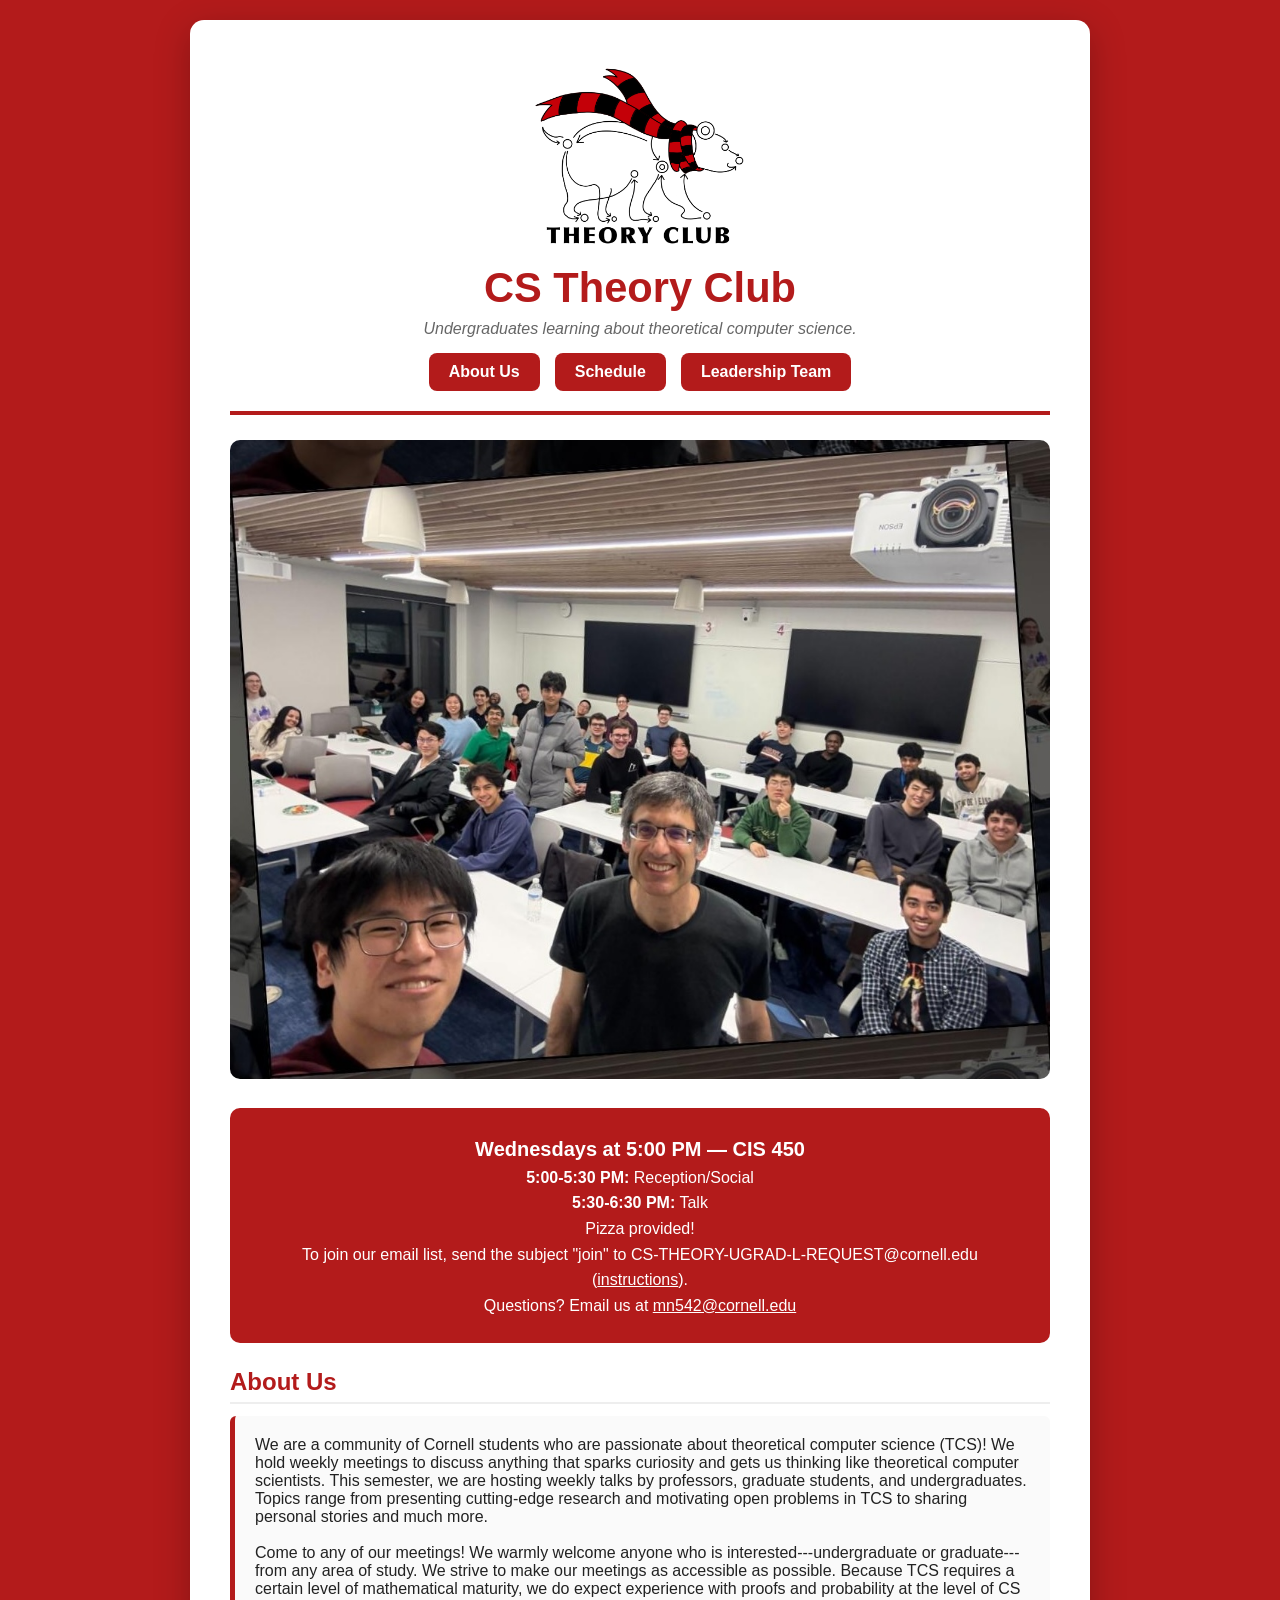
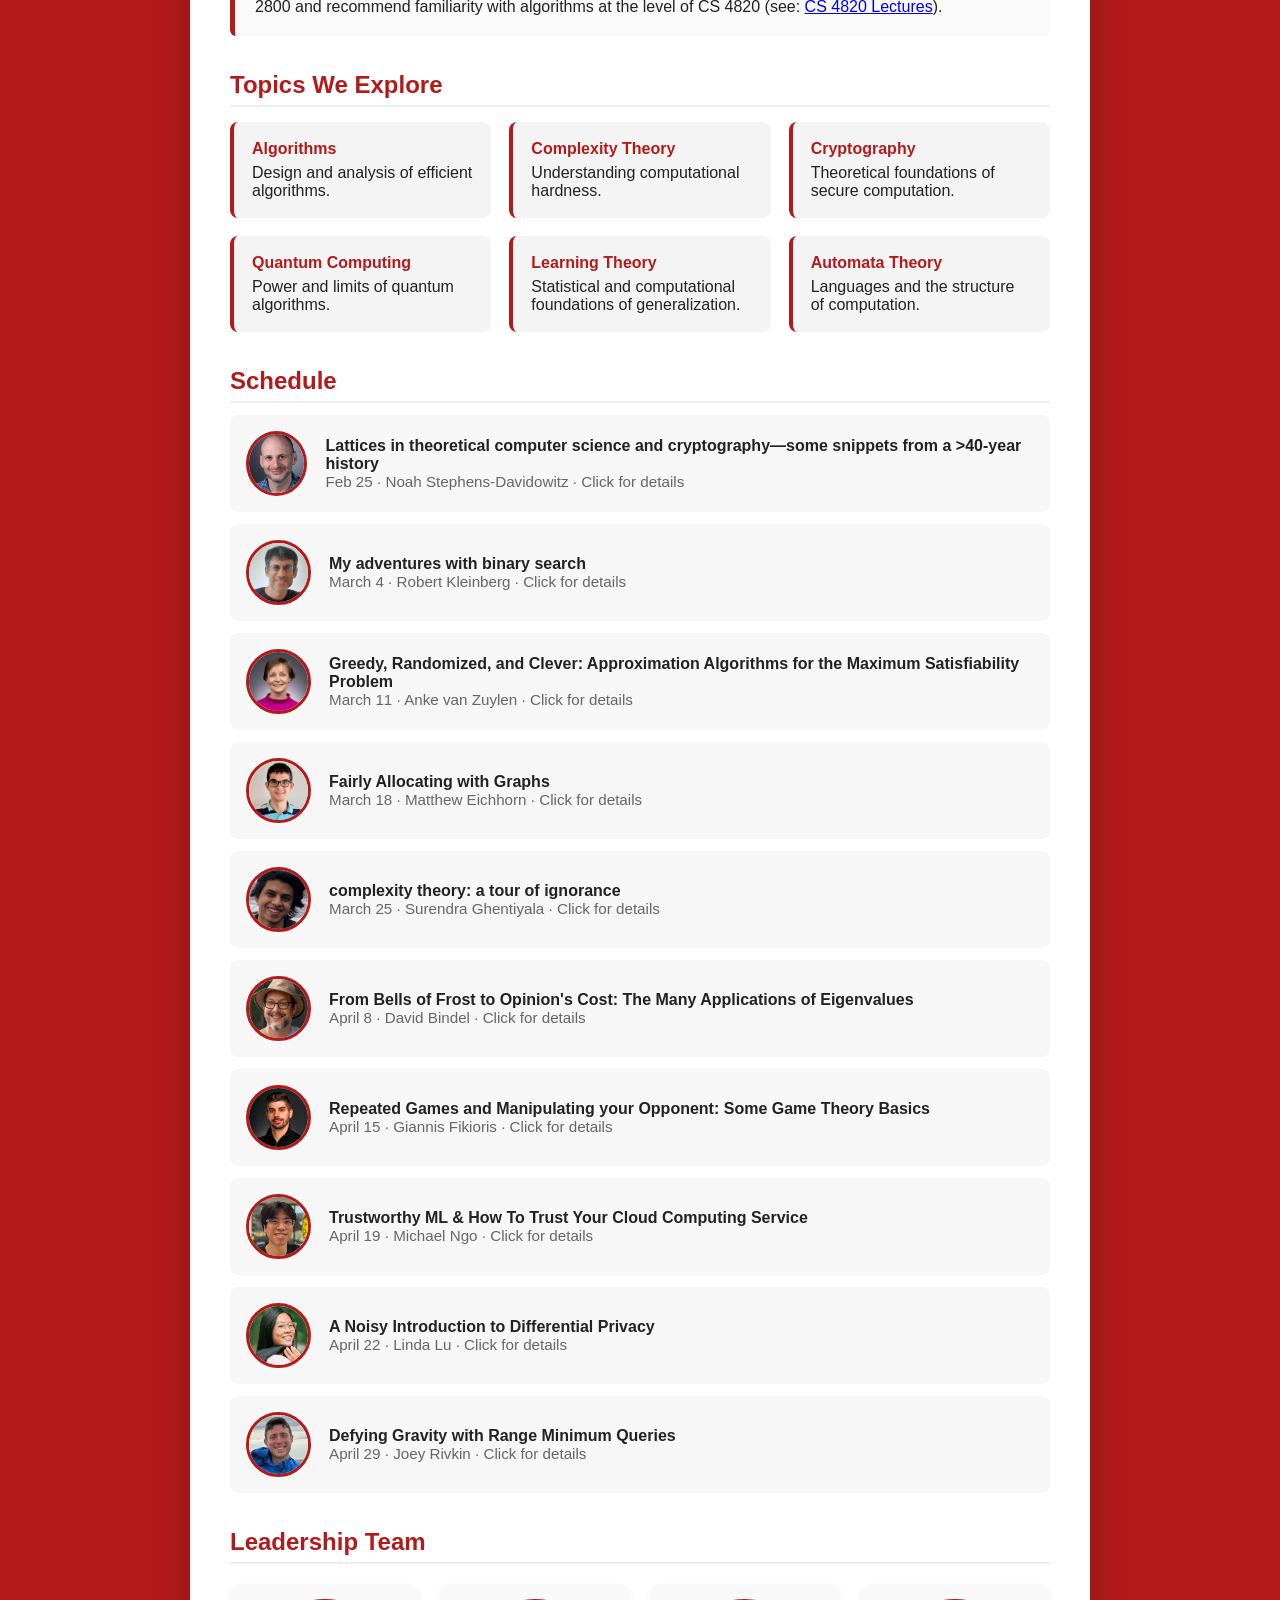
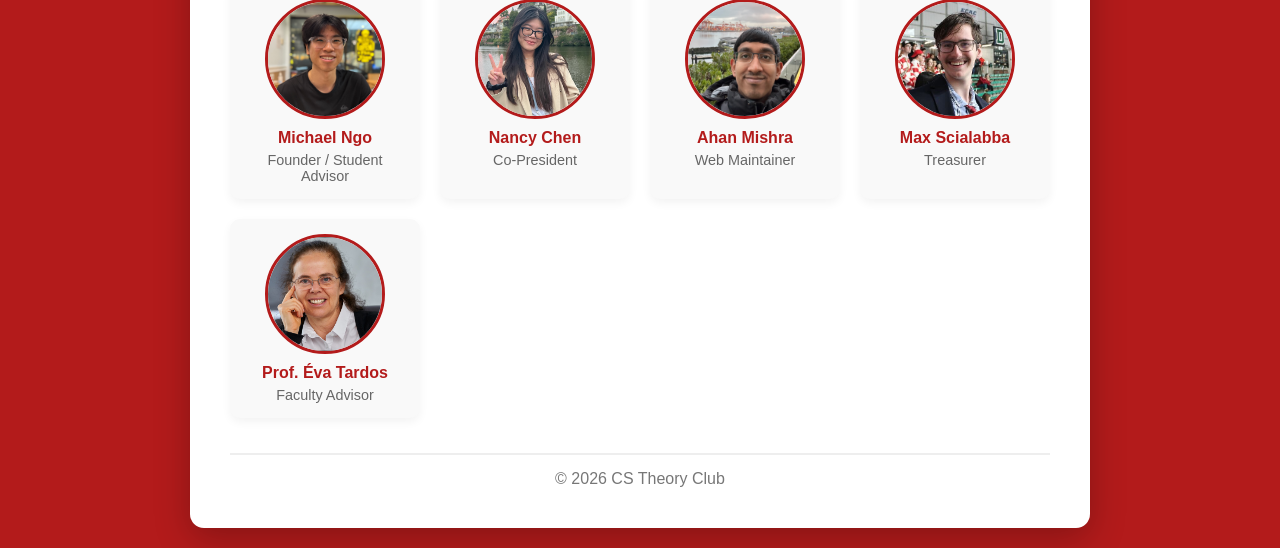
==== index.html @ b7fdf78a "Add leadership team" ====
<!doctype html>
<html lang="en">
    <head>
        <meta charset="UTF-8" />
        <meta name="viewport" content="width=device-width, initial-scale=1.0" />
        <title>CS Theory Club</title>
        <link rel="icon" href="/favicon.ico" type="image/x-icon">

        <style>
            * {
                margin: 0;
                padding: 0;
                box-sizing: border-box;
            }

            body {
                font-family: "Segoe UI", Tahoma, Geneva, Verdana, sans-serif;
                background: #b31b1b;
                color: #222;
                padding: 20px;
            }

            .container {
                max-width: 900px;
                margin: 0 auto;
                background: white;
                padding: 40px;
                border-radius: 14px;
                box-shadow: 0 10px 35px rgba(0, 0, 0, 0.25);
            }

            header {
                text-align: center;
                border-bottom: 4px solid #b31b1b;
                padding-bottom: 20px;
                margin-bottom: 25px;
            }

            h1 {
                font-size: 2.6em;
                color: #b31b1b;
            }

            .tagline {
                color: #666;
                font-style: italic;
                margin-top: 8px;
            }

            .club-photo {
                margin: 25px 0;
                text-align: center;
            }

            .club-photo img {
                max-width: 100%;
                border-radius: 10px;
            }

            .meeting-info {
                background: #b31b1b;
                color: white;
                padding: 25px;
                border-radius: 10px;
                text-align: center;
                margin: 25px 0;
                line-height: 1.6;
            }

            .section {
                margin-bottom: 35px;
            }

            .section h2 {
                color: #b31b1b;
                margin-bottom: 12px;
                border-bottom: 2px solid #eee;
                padding-bottom: 6px;
            }

            .about {
                background: #fafafa;
                padding: 20px;
                border-left: 5px solid #b31b1b;
                border-radius: 6px;
            }

            .topics {
                display: grid;
                grid-template-columns: repeat(auto-fit, minmax(240px, 1fr));
                gap: 18px;
                margin-top: 15px;
            }

            .topic-card {
                background: #f4f4f4;
                padding: 18px;
                border-radius: 8px;
                border-left: 4px solid #b31b1b;
            }

            .topic-card h4 {
                color: #b31b1b;
                margin-bottom: 6px;
            }

            .talk {
                display: flex;
                gap: 18px;
                padding: 16px;
                margin-bottom: 12px;
                background: #f7f7f7;
                border-radius: 8px;
                align-items: center;
                cursor: pointer;
                transition:
                    transform 0.1s ease,
                    box-shadow 0.1s ease;
            }

            .talk:hover {
                transform: translateY(-2px);
                box-shadow: 0 6px 14px rgba(0, 0, 0, 0.15);
            }

            .talk img {
                width: 65px;
                height: 65px;
                border-radius: 50%;
                object-fit: cover;
                border: 3px solid #b31b1b;
            }

            .talk-title {
                font-weight: 600;
            }
            .talk-meta {
                color: #666;
                font-size: 0.95em;
            }

            footer {
                text-align: center;
                margin-top: 35px;
                padding-top: 15px;
                border-top: 2px solid #eee;
                color: #777;
            }

            .modal {
                display: none;
                position: fixed;
                z-index: 1000;
                left: 0;
                top: 0;
                width: 100%;
                height: 100%;
                background: rgba(0, 0, 0, 0.6);
            }

            .modal-content {
                background: white;
                width: min(700px, 90%);
                margin: 8% auto;
                padding: 30px;
                border-radius: 12px;
                position: relative;
                box-shadow: 0 15px 40px rgba(0, 0, 0, 0.3);
                max-height: 80vh;
                overflow-y: auto;
            }

            .modal-content h3 {
                margin-top: 18px;
                color: #b31b1b;
                margin-bottom: 8px;
            }

            #modal-bio, #modal-abstract {
                white-space: pre-wrap;
                line-height: 1.6;
            }

            .close {
                position: absolute;
                right: 18px;
                top: 10px;
                font-size: 26px;
                cursor: pointer;
                color: #888;
            }

            .close:hover {
                color: #b31b1b;
            }

            @media (max-width: 700px) {
                .talk {
                    flex-direction: column;
                    text-align: center;
                }
            }

            .title {
                display: flex;
                align-items: center;
                justify-content: center;
                flex-wrap: wrap;
                text-align: center;
                gap: 10px;
            }

            .logo {
                height: 200px;
            }

            @media (max-width: 600px) {
                .title {
                    flex-direction: column;
                }

                .logo {
                    height: 50px;
                }
            }

            .nav-button {
                display: inline-block;
                background: #b31b1b;
                color: white;
                text-decoration: none;
                padding: 10px 20px;
                border-radius: 8px;
                font-weight: 600;
                transition: background 0.2s, transform 0.2s;
            }
            .nav-button:hover {
                background: #8e1515;
                transform: translateY(-2px);
            }
            .nav-container {
                margin-top: 15px;
                display: flex;
                gap: 15px;
                justify-content: center;
                flex-wrap: wrap;
            }
            .leadership-grid {
                display: grid;
                grid-template-columns: repeat(auto-fit, minmax(150px, 1fr));
                gap: 20px;
                margin-top: 20px;
                text-align: center;
            }
            .leadership-member {
                background: #f9f9f9;
                padding: 15px;
                border-radius: 10px;
                box-shadow: 0 4px 10px rgba(0,0,0,0.05);
            }
            .leadership-img-wrapper {
                width: 120px;
                height: 120px;
                border-radius: 50%;
                border: 3px solid #b31b1b;
                margin: 0 auto 10px auto;
                overflow: hidden;
            }
            .leadership-img-wrapper img {
                width: 100%;
                height: 100%;
                object-fit: cover;
                display: block;
            }
            .zoom-nancy {
                transform: scale(1.8);
                transform-origin: center center;
            }
            .zoom-max {
                transform: scale(1.5);
                transform-origin: center center;
            }
            .zoom-ahan {
                transform: scale(1.3);
                transform-origin: center bottom;
            }
            .leadership-member h4 {
                color: #b31b1b;
                margin-bottom: 5px;
            }
            .leadership-member p {
                color: #666;
                font-size: 0.9em;
            }
        </style>
    </head>

    <body>
        <div class="container">
            <header>
                <img src="logo.png" alt="Logo" class="logo">
                <div>
                    <h1><span>CS Theory Club</span></h1>
                    <p class="tagline">
                        Undergraduates learning about theoretical
                        computer science.
                    </p>
                    <div class="nav-container">
                        <a href="#about" class="nav-button">About Us</a>
                        <a href="#schedule" class="nav-button">Schedule</a>
                        <a href="#leadership" class="nav-button">Leadership Team</a>
                    </div>
                </div>
            </header>

            <div class="club-photo">
                <img src="club1.jpg" alt="Club Photo" />
            </div>

            <div class="meeting-info">
                <p style="font-size: 20px">
                    <strong>Wednesdays at 5:00 PM — CIS 450</strong>
                </p>

                <p><strong>5:00-5:30 PM:</strong> Reception/Social</p>
                <p><strong>5:30-6:30 PM:</strong> Talk</p>

                <p>Pizza provided!</p>

                <p style="font-size: 16px">
                    To join our email list, send the subject "join" to CS-THEORY-UGRAD-L-REQUEST@cornell.edu (<a
                        href="https://it.cornell.edu/lyris/join-e-lists-lyris"
                        style="color: white; text-decoration: underline;"
                    >instructions</a>).
                </p>

                <p>
                    Questions? Email us at 
                    <a 
                    href="mailto:mn542@cornell.edu?subject=Inquiry"
                    style="color: white; text-decoration: underline;">mn542@cornell.edu</a>
                </p>
            </div>

            <div class="section" id="about">
                <h2>About Us</h2>
                <div class="about">
                    We are a community of Cornell students who are passionate
                    about theoretical computer science (TCS)! We hold weekly
                    meetings to discuss anything that sparks curiosity and gets
                    us thinking like theoretical computer scientists. This
                    semester, we are hosting weekly talks by professors,
                    graduate students, and undergraduates. Topics range from
                    presenting cutting-edge research and motivating open
                    problems in TCS to sharing personal stories and much more.
                    <br /><br />
                    Come to any of our meetings! We warmly welcome anyone who is
                    interested---undergraduate or graduate---from any area of
                    study. We strive to make our meetings as accessible as
                    possible. Because TCS requires a certain level of
                    mathematical maturity, we do expect experience with proofs and
                    probability at the level of CS 2800 and recommend
                    familiarity with algorithms at the level of CS 4820 (see:
                    <a
                        href="https://www.cs.cornell.edu/courses/cs4820/2025sp/lectures/"
                        >CS 4820 Lectures</a
                    >).
                </div>
            </div>

            <div class="section">
                <h2>Topics We Explore</h2>
                <div class="topics">
                    <div class="topic-card">
                        <h4>Algorithms</h4>
                        <p>Design and analysis of efficient algorithms.</p>
                    </div>
                    <div class="topic-card">
                        <h4>Complexity Theory</h4>
                        <p>Understanding computational hardness.</p>
                    </div>
                    <div class="topic-card">
                        <h4>Cryptography</h4>
                        <p>Theoretical foundations of secure computation.</p>
                    </div>
                    <div class="topic-card">
                        <h4>Quantum Computing</h4>
                        <p>Power and limits of quantum algorithms.</p>
                    </div>
                    <div class="topic-card">
                        <h4>Learning Theory</h4>
                        <p>Statistical and computational foundations of generalization.</p>
                    </div>
                    <div class="topic-card">
                        <h4>Automata Theory</h4>
                        <p>Languages and the structure of computation.</p>
                    </div>
                </div>
            </div>

            <div class="section" id="schedule">
                <h2>Schedule</h2>

                <div
                    class="talk"
                    data-name="Noah Stephens-Davidowitz"
                    data-bio="Noah Stephens-Davidowitz is an assistant professor in the Department of Computer Science, and a member of the applied math field and the mathematics field. His research to date has focused primarily on the study of lattices. He is also interested more broadly in theoretical computer science, cryptography, and geometry."
                    data-abstract="We will try to tell some of the story of lattices in theoretical computer science and cryptography.

We start with (1) the celebrated LLL algorithm from 1982—an incredibly useful algorithm that solves a seemingly not-so-useful problem—and the central role that lattices played in breaking many early cryptographic schemes.

We will then move to (2) Ajtai's amazing worst-case to average-case reduction from 1996, showing how to build secure secret-key cryptography under the assumption that a certain *worst-case* *approximate* lattice problem is hard. We will then see how around the same time, (3) Ajtai proved that the exact version of this problem was NP-hard (resolving a decades-old open question), which was followed by a series of NP-hardness of approximation results with progressively larger approximation factors. Together, these results led to speculation and hope that lattice techniques might lead us to one of the holy grails of cryptography: proof that cryptography exists under the minimal assumption that BPP =/= NP---all one had to do was show NP-hardness for an approximation factor large enough to be compatible with Ajtai's worst-case to average-case reduction!

This hope was basically quashed by (4) Goldreich and Goldwasser's simple and elegant 1998 proof system for approximate lattice problems, suggesting that NP-hardness was unlikely.  Though this result largely ruled out a very exciting line of research, it also introduced powerful and beautiful tools that have found innumerable applications in lattice cryptography and beyond.

Finally, we will discuss (5) Regev's worst-case to average-case reduction from 2005, showing how to build secure *public-key* cryptography, again under the assumption that a certain worst-case approximate lattice problem is hard. This result led to a revolution in cryptography, with applications ranging from fully homomorphic encryption to the post-quantum cryptographic schemes that will be running the internet shortly.

And, time permitting, I'll say a bit about my own work in this field."
                >
                    <img src="speakers/2-25.jpg" alt="Speaker" />
                    <div>
                        <div class="talk-title">Lattices in theoretical computer science and cryptography—some snippets from a >40-year history</div>
                        <div class="talk-meta">
                            Feb 25 · Noah Stephens-Davidowitz · Click for details
                        </div>
                    </div>
                </div>

                <div
                    class="talk"
                    data-name="Robert Kleinberg"
                    data-bio="Robert Kleinberg is a professor of computer science at Cornell University and a member of the field of information science. His research studies the design and analysis of algorithms and their applications to electronic commerce, networking, information retrieval, and other areas. Prior to receiving his doctorate from the Massachusetts Institute of Technology in 2005, Kleinberg spent three years at Akamai Technologies, where he assisted in designing the world's largest Internet Content Delivery Network. He is the recipient of a Microsoft Research New Faculty Fellowship, an Alfred P. Sloan Foundation Fellowship, and an NSF CAREER Award."
                    data-abstract="Binary search is the most elementary example of an algorithm that achieves an exponential speed-up over brute-force search. For this reason, it is both a textbook example in introductory CS courses and an indispensable ingredient in more sophisticated algorithms. The analysis of binary search captures (with precisely matching upper and lower bounds) the query complexity of locating an element in an ordered list. What more is there to say about binary search? 

In this talk, I'll discuss three tweaks on the binary search problem that, surprisingly, remained unanswered until the twenty-first century. All three examples are drawn from my own research. The first part of the talk revisits binary search with an asymmetric loss function motivated by dynamic pricing. The second part of the talk concerns noisy binary search, where the algorithm must be made robust against incorrect responses to some of its queries."
                >
                    <img src="speakers/3-4.png" alt="Speaker" />
                    <div>
                        <div class="talk-title">My adventures with binary search</div>
                        <div class="talk-meta">March 4 · Robert Kleinberg · Click for details</div>
                    </div>
                </div>

                <div
                    class="talk"
                    data-name="Anke van Zuylen"
                    data-bio="Anke van Zuylen is a teaching professor in the Department of Computer Science. Her research interests are in combinatorial optimization. She designs and analyzes algorithms for optimization problems arising in areas such as: information science, in particular, aggregating inconsistent structured information; network design, scheduling and logistics, and computational biology."
                    data-abstract="The <strong>Maximum Satisfiability (MAX-SAT)</strong> problem is a fundamental problem of theoretical computer science: given a Boolean formula, the goal is to assign truth values to the variables so that as many clauses as possible are satisfied. MAX-SAT is NP-hard, meaning (informally) that we do not expect an efficient algorithm that always finds the optimal assignment. Yet the problem is not hopeless. Because MAX-SAT appears throughout optimization, constraint solving, AI, and verification, understanding how to find <em>good</em> solutions efficiently is both practically valuable and theoretically interesting.

In this talk, we begin by setting up the MAX-SAT problem and discussing what NP-hardness means in this context. We then explore how to design algorithms that run in polynomial time and still guarantee a large (compared to the maximum possible) number of satisfied clauses. Two simple and natural approaches—one <strong>greedy</strong>, one <strong>randomized</strong>—already give simple <strong>1/2-approximation</strong> algorithms, and their analyses introduce the central ideas of <strong>approximation algorithms</strong>.

From there, we turn to what is known about pushing these guarantees further. We will highlight some results from the literature and then take a closer look at a particularly elegant algorithm of <strong>Buchbinder</strong>, <strong>Feldman</strong>, <strong>Naor</strong>, and <strong>Schwartz</strong>, which combines two versions of the simple greedy heuristic with randomization in a clever way. We discuss an analysis of this algorithm due to myself and <strong>Poloczek</strong> and <strong>Williamson</strong>, showing that it satisfies <strong>at least 75% of the optimal number of clauses in expectation</strong>. The talk requires no prior background in complexity theory and aims to give an intuitive introduction to how simple ideas—when combined cleverly—can sometimes lead to strong approximation guarantees."
                >
                    <img src="speakers/3-11.png" alt="Speaker" />
                    <div>
                        <div class="talk-title">Greedy, Randomized, and Clever: Approximation Algorithms for the Maximum Satisfiability Problem</div>
                        <div class="talk-meta">March 11 · Anke van Zuylen · Click for details</div>
                    </div>
                </div>

                <div
                    class="talk"
                    data-name="Matthew Eichhorn"
                    data-bio="Matthew Eichhorn is a lecturer of computer science who leads large undergraduate courses on discrete mathematics and programming. His research focuses on developing tools to inform decisions with societal implications. This ranges from developing algorithms for online team formation, finding ways to fairly distribute goods in settings such as public health and education where the normative allocation criteria are often at odds, and using statistical tools from causal inference to estimate the effectiveness of an intervention that propagates through a social interference network."
                    data-abstract="In many real-world settings, we must decide how to allocate a limited pool of resources. We'd like these allocations to be fair, but misaligned notions of fairness based on different normative criteria can complicate this. For example, during a medical emergency, we'd like a way to simultaneously prioritize resources for essential workers, while also prioritizing individuals with co-morbidities, while also ensuring adequate access for marginalized groups. As another example, colleges have pools of scholarship money to award for academic merit, extracurricular achievements, athletics, demographic characteristics, etc. and must decide how to award this across their students (who may each quality for multiple awards). 

In this talk, we'll see how we can formally model these situations as priority-respecting allocation problems. Once we have this mathematical model, we can consider different algorithmic approaches. By switching off between mathematical (equations), algorithmic (computational procedures), and geometric (pictures)  viewpoints of these problems, we'll develop a complete algorithmic characterization of all satisfactory allocations, exhibiting a bijection between these allocations and maximum-weight matchings under carefully chosen rank-based weights. Time permitting, we'll see how this characterization allows us to think about interesting extensions of this problem."
                >
                    <img src="speakers/3-18.jpg" alt="Speaker" />
                    <div>
                        <div class="talk-title">Fairly Allocating with Graphs</div>
                        <div class="talk-meta">March 18 · Matthew Eichhorn · Click for details</div>
                    </div>
                </div>

                <div
                    class="talk"
                    data-name="Surendra Ghentiyala"
                    data-bio="Surendra Ghentiyala is a fourth-year PhD student in theoretical computer science at Cornell University. He is advised by Noah Stephens-Davidowitz. His research is centered around post-quantum cryptography and the mathematical structures that enable the construction of post-quantum cryptosystems, namely lattices and error-correcting codes."
                    data-abstract="This talk is for a general CS audience on how far we are from proving P ≠ NP. We begin with a brief survey of natural complexity classes and models of computation (e.g., NC¹, L, EXP). We then discuss frontier questions about these classes and why they are weaker than P vs. NP. Finally, we highlight how progress is still made by studying connections between these classes."
                >
                    <img src="speakers/3-25.jpg" alt="Speaker" />
                    <div>
                        <div class="talk-title">complexity theory: a tour of ignorance</div>
                        <div class="talk-meta">March 25 · Surendra Ghentiyala · Click for details</div>
                    </div>
                </div>

                <div
                    class="talk"
                    data-name="David Bindel"
                    data-bio="David S. Bindel is a professor of computer science and director of the Center for Applied Math. He works at the interface of computational science and engineering, and his research mixes mathematical analysis, application modeling, and software design. Active research areas include: optimizing stellarators, verified numerics, kernel methods, parallel surrogate optimization, spectral network analysis, nonlinear eigenvalue bounds, and nonlinear waves in resonant MEMS. Bindel received his Ph.D. in computer science from the University of California, Berkeley and his B.S. in math and computer science from the University of Maryland, College Park. He is a SIAM Fellow and Sloan Fellow."
                    data-abstract="Spectral analysis is one of the power tools in applied mathematics. Beyond being important to the study of vibrations and other dynamic processes, eigenvalue problems are among the few families of nonlinear equations we know how to solve quickly and reliably on a computer. In this talk, we describe three different applications where eigenvalue analysis plays a central role: in the design of magnetic fields for fusion-relevant plasmas, in models of political influence and opinion formation, and in understanding the structure of large networks. In the process, we explore perturbations, approximations, nonlinearities, and the many other ways in which eigenvalue analysis touches on a wide range of mathematical topics."
                >
                    <img src="speakers/4-8.jpg" alt="Speaker" />
                    <div>
                        <div class="talk-title">From Bells of Frost to Opinion's Cost: The Many Applications of Eigenvalues</div>
                        <div class="talk-meta">April 8 · David Bindel · Click for details</div>
                    </div>
                </div>

                <div
                    class="talk"
                    data-name="Giannis Fikioris"
                    data-bio="Giannis Fikioris is a final-year PhD student in the theory group at Cornell University and advised by Éva Tardos. His PhD has been supported by the NDSEG fellowship, the Onassis Scholarship, and the Google PhD fellowship. He is broadly working on Algorithmic Game Theory and Learning Theory problems. His most recent work has been on Mechanism Design and/or Online Learning with dynamic environments and global constraints."
                    data-abstract="In this talk, we'll talk about some basic game theory concepts (Nash Equilibrium, Stackelberg equilibrium) and how they are used in repeated games. Specifically, we'll discuss how one should strategize when playing against a smart (enough) opponent, and we'll move from simpler (maybe even dumb?) solutions to complicated ones. Via this process, we'll discover Nash equilibria and then move on to (the less famous) Stackelberg equilibria. If time permits, we'll also talk a little bit about budget constraints."
                >
                    <img src="speakers/4-15.jpg" alt="Speaker" />
                    <div>
                        <div class="talk-title">Repeated Games and Manipulating your Opponent: Some Game Theory Basics</div>
                        <div class="talk-meta">April 15 · Giannis Fikioris · Click for details</div>
                    </div>
                </div>

                <div
                    class="talk"
                    data-name="Michael Ngo"
                    data-bio="Michael Ngo is a fourth-year undergraduate in Computer Science with research interests lying in the intersection of cryptography, complexity, and learning theory. He is advised by Michael P. Kim. Michael is a co-founder of the CS Theory club, and he is also a peer mentor for the Engineering Leadership Certification Program at the Selander Center for Engineering Leadership."
                    data-abstract="What can we say about the safety of Machine Learning? The goal of Trustworthy Machine Learning is to introduce rigor in defining what safety means, and how to achieve it (or prove impossibility!). First, I will introduce a sampling of important ideas in trustworthy machine learning, regarding privacy, robustness, detectability, alignment, and verifiability. Then, I will present my current research on verifiable delegation of learning which allows verification with provably exponentially less data. Finally, I will touch on how my four year journey as an undergraduate at Cornell informed my research and career choices.

This talk is geared towards a general undergraduate CS audience, although some familiarity with machine learning will be helpful."
                >
                    <img src="speakers/4-19.jpg" alt="Speaker" />
                    <div>
                        <div class="talk-title">Trustworthy ML & How To Trust Your Cloud Computing Service</div>
                        <div class="talk-meta">April 19 · Michael Ngo · Click for details</div>
                    </div>
                </div>

                <div
                    class="talk"
                    data-name="Linda Lu"
                    data-bio="Linda Lu is a third-year PhD student in Computer Science at Cornell University. Linda is advised by Karthik Sridharan. Linda's research interests are in theoretical machine learning, particularly in the design of trustworthy learning algorithms that meet theoretical guarantees of privacy, fairness, and robustness. Linda's research is supported by a 2024-2025 Bowers-CIS Linkedin Fellowship."
                    data-abstract="This talk provides an introduction to differential privacy, the cornerstone of privacy in modern data analysis and machine learning. We begin by presenting the formal definition of differential privacy and the intuition behind it. We then illustrate core mechanisms for achieving privacy, including randomized response and the Laplace mechanism, highlighting how they balance privacy and accuracy. Finally, we explore key implications of differential privacy, particularly its connections to generalization and memorization in learning algorithms. Time permitting, we will explore some recent extensions to differential privacy."
                >
                    <img src="speakers/4-22.jpg" alt="Speaker" />
                    <div>
                        <div class="talk-title">A Noisy Introduction to Differential Privacy</div>
                        <div class="talk-meta">April 22 · Linda Lu · Click for details</div>
                    </div>
                </div>

                <div
                    class="talk"
                    data-name="Joey Rivkin"
                    data-bio="Joey Rivkin is a first-year PhD student in theoretical computer science at Cornell University. He is advised by Michael P. Kim. He is interested in learning theory, complexity, and algorithm design. Recently he has focused on designing prediction algorithms that emit provable downstream benefits for decision makers."
                    data-abstract="The Range Minimum Query problem asks: given an array of integers, how do we answer the query: “What is the minimum element between indices <i>i</i> and <i>j</i>?” For answering a single query, the question is not so interesting: we can't do any better than a linear scan of the array. But what if we need to answer many such queries? Can a bit of preprocessing make each query much faster? We will see some beautiful ideas and data structures for solving this problem, with runtimes that seem to defy <s>intuition</s> <b>gravity</b>."
                >
                    <img src="speakers/4-29.jpg" alt="Speaker" />
                    <div>
                        <div class="talk-title">Defying Gravity with Range Minimum Queries</div>
                        <div class="talk-meta">April 29 · Joey Rivkin · Click for details</div>
                    </div>
                </div>
            </div>

            <div class="section" id="leadership">
                <h2>Leadership Team</h2>
                <div class="leadership-grid">
                    <div class="leadership-member">
                        <div class="leadership-img-wrapper">
                            <img src="leadership/michael.jpg" alt="Michael" />
                        </div>
                        <h4>Michael Ngo</h4>
                        <p>Founder / Student Advisor</p>
                    </div>
                    <div class="leadership-member">
                        <div class="leadership-img-wrapper">
                            <img src="leadership/nancy.JPG" alt="Nancy" class="zoom-nancy" />
                        </div>
                        <h4>Nancy Chen</h4>
                        <p>Co-President</p>
                    </div>
                    <div class="leadership-member">
                        <div class="leadership-img-wrapper">
                            <img src="leadership/ahan.JPG" alt="Ahan" class="zoom-ahan" />
                        </div>
                        <h4>Ahan Mishra</h4>
                        <p>Web Maintainer</p>
                    </div>
                    <div class="leadership-member">
                        <div class="leadership-img-wrapper">
                            <img src="leadership/max.jpg" alt="Max" class="zoom-max" />
                        </div>
                        <h4>Max Scialabba</h4>
                        <p>Treasurer</p>
                    </div>
                    <div class="leadership-member">
                        <div class="leadership-img-wrapper">
                            <img src="leadership/tardos.jpg" alt="Tardos" />
                        </div>
                        <h4>Prof. Éva Tardos</h4>
                        <p>Faculty Advisor</p>
                    </div>
                </div>
            </div>

            <footer>
                <p>&copy; 2026 CS Theory Club</p>
            </footer>
        </div>

        <div id="speaker-modal" class="modal">
            <div class="modal-content">
                <span class="close">&times;</span>
                <h2 id="modal-name"></h2>

                <h3>Biography</h3>
                <p id="modal-bio"></p>

                <h3>Talk Abstract</h3>
                <p id="modal-abstract"></p>
            </div>
        </div>

        <script>
            const modal = document.getElementById("speaker-modal");
            const modalName = document.getElementById("modal-name");
            const modalBio = document.getElementById("modal-bio");
            const modalAbstract = document.getElementById("modal-abstract");
            const closeBtn = document.querySelector(".close");

            document.querySelectorAll(".talk").forEach((talk) => {
                talk.addEventListener("click", () => {
                    modalName.textContent = talk.dataset.name;
                    modalBio.innerHTML = talk.dataset.bio;
                    modalAbstract.innerHTML = talk.dataset.abstract;
                    modal.style.display = "block";
                });
            });

            closeBtn.onclick = () => (modal.style.display = "none");

            window.onclick = (e) => {
                if (e.target === modal) modal.style.display = "none";
            };
        </script>
    </body>
</html>
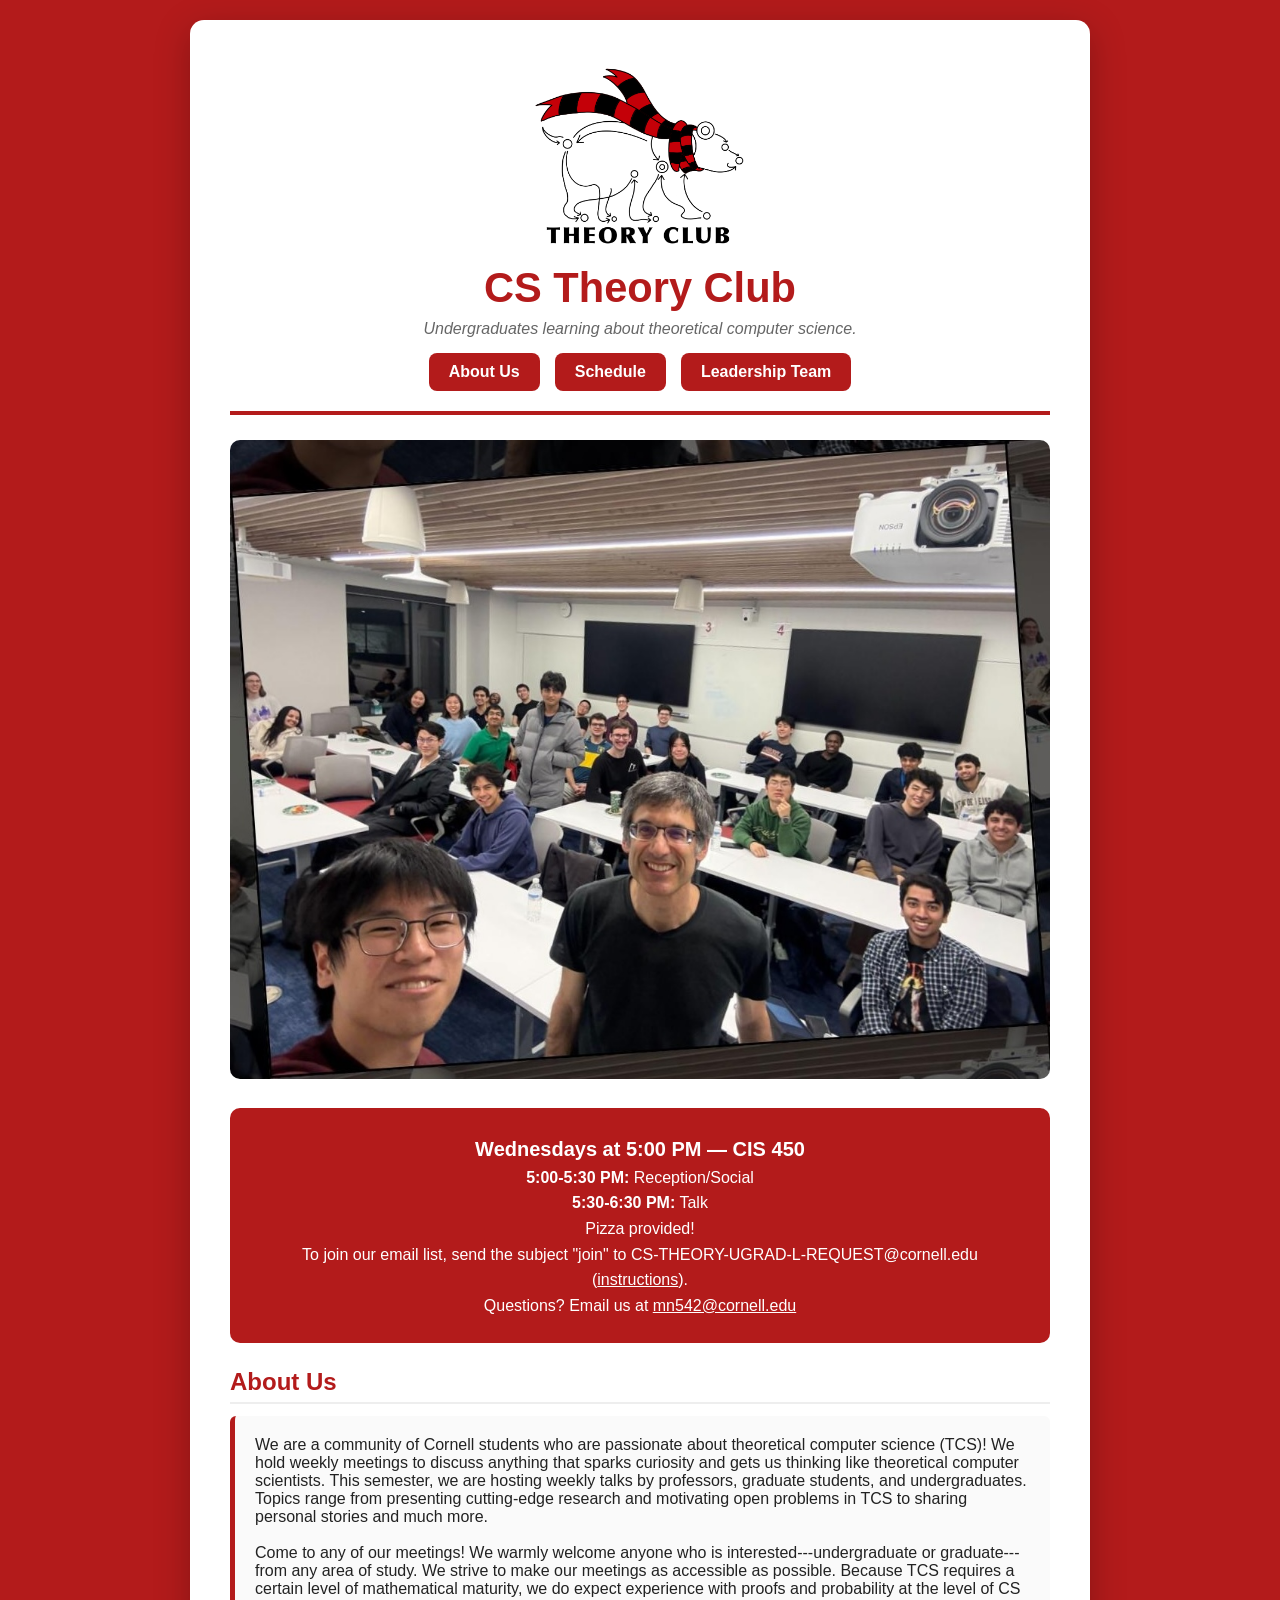
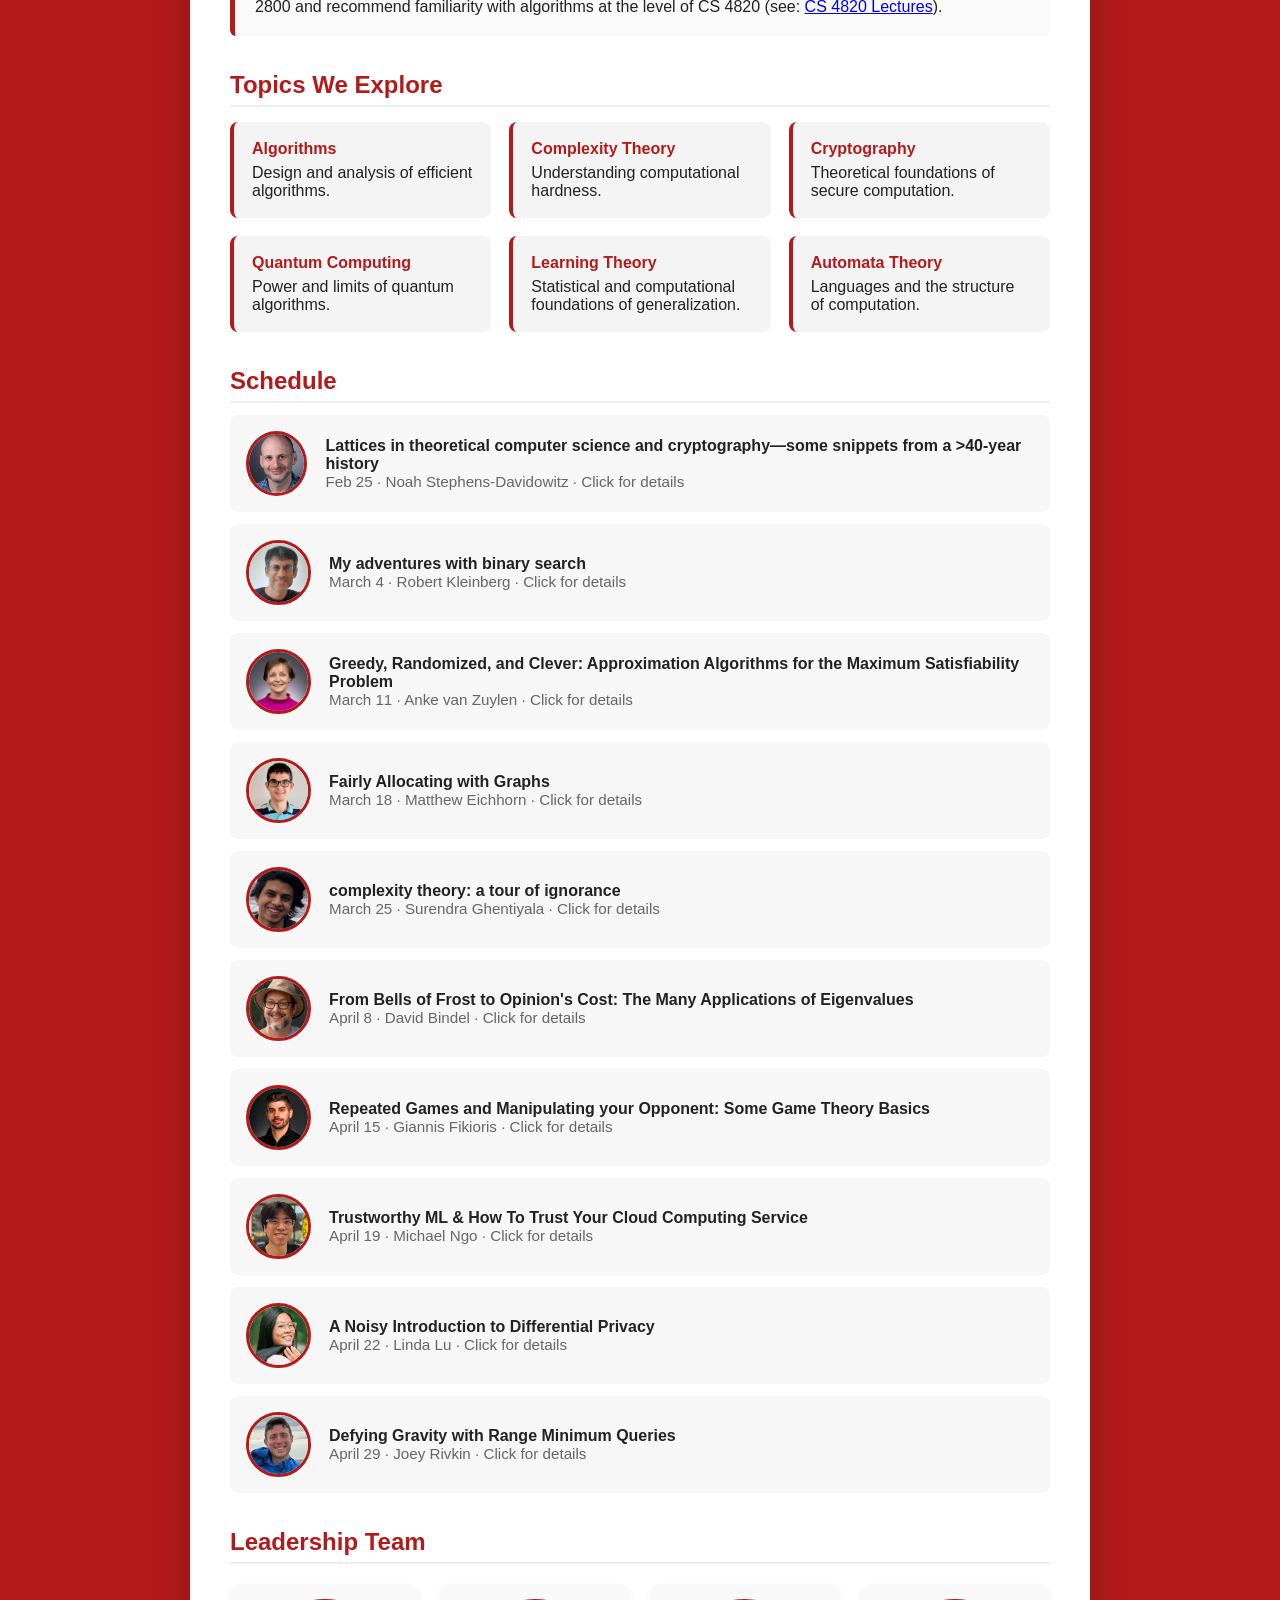
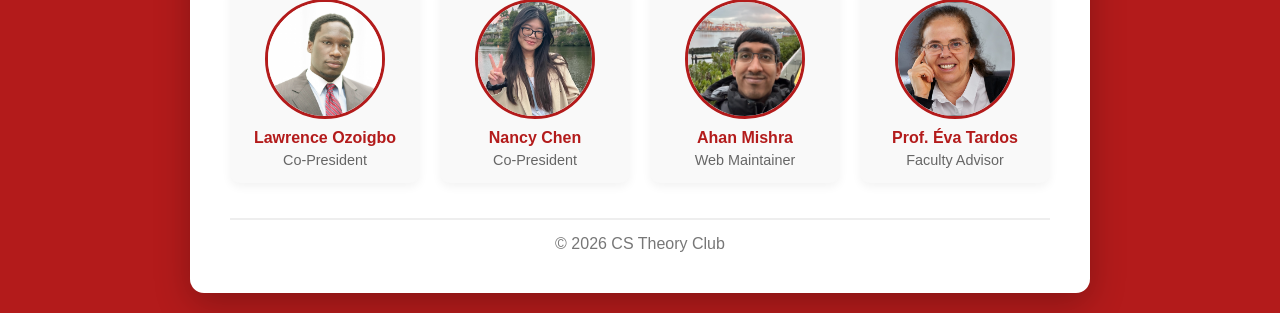
==== commit 4f67a431: "Lawrence" ====
--- a/index.html
+++ b/index.html
@@ -559,10 +559,10 @@
                 <div class="leadership-grid">
                     <div class="leadership-member">
                         <div class="leadership-img-wrapper">
-                            <img src="leadership/michael.jpg" alt="Michael" />
+                            <img src="leadership/lawrence.jpg" alt="Lawrence" />
                         </div>
-                        <h4>Michael Ngo</h4>
-                        <p>Founder / Student Advisor</p>
+                        <h4>Lawrence Ozoigbo</h4>
+                        <p>Co-President</p>
                     </div>
                     <div class="leadership-member">
                         <div class="leadership-img-wrapper">
@@ -577,13 +577,6 @@
                         </div>
                         <h4>Ahan Mishra</h4>
                         <p>Web Maintainer</p>
-                    </div>
-                    <div class="leadership-member">
-                        <div class="leadership-img-wrapper">
-                            <img src="leadership/max.jpg" alt="Max" class="zoom-max" />
-                        </div>
-                        <h4>Max Scialabba</h4>
-                        <p>Treasurer</p>
                     </div>
                     <div class="leadership-member">
                         <div class="leadership-img-wrapper">
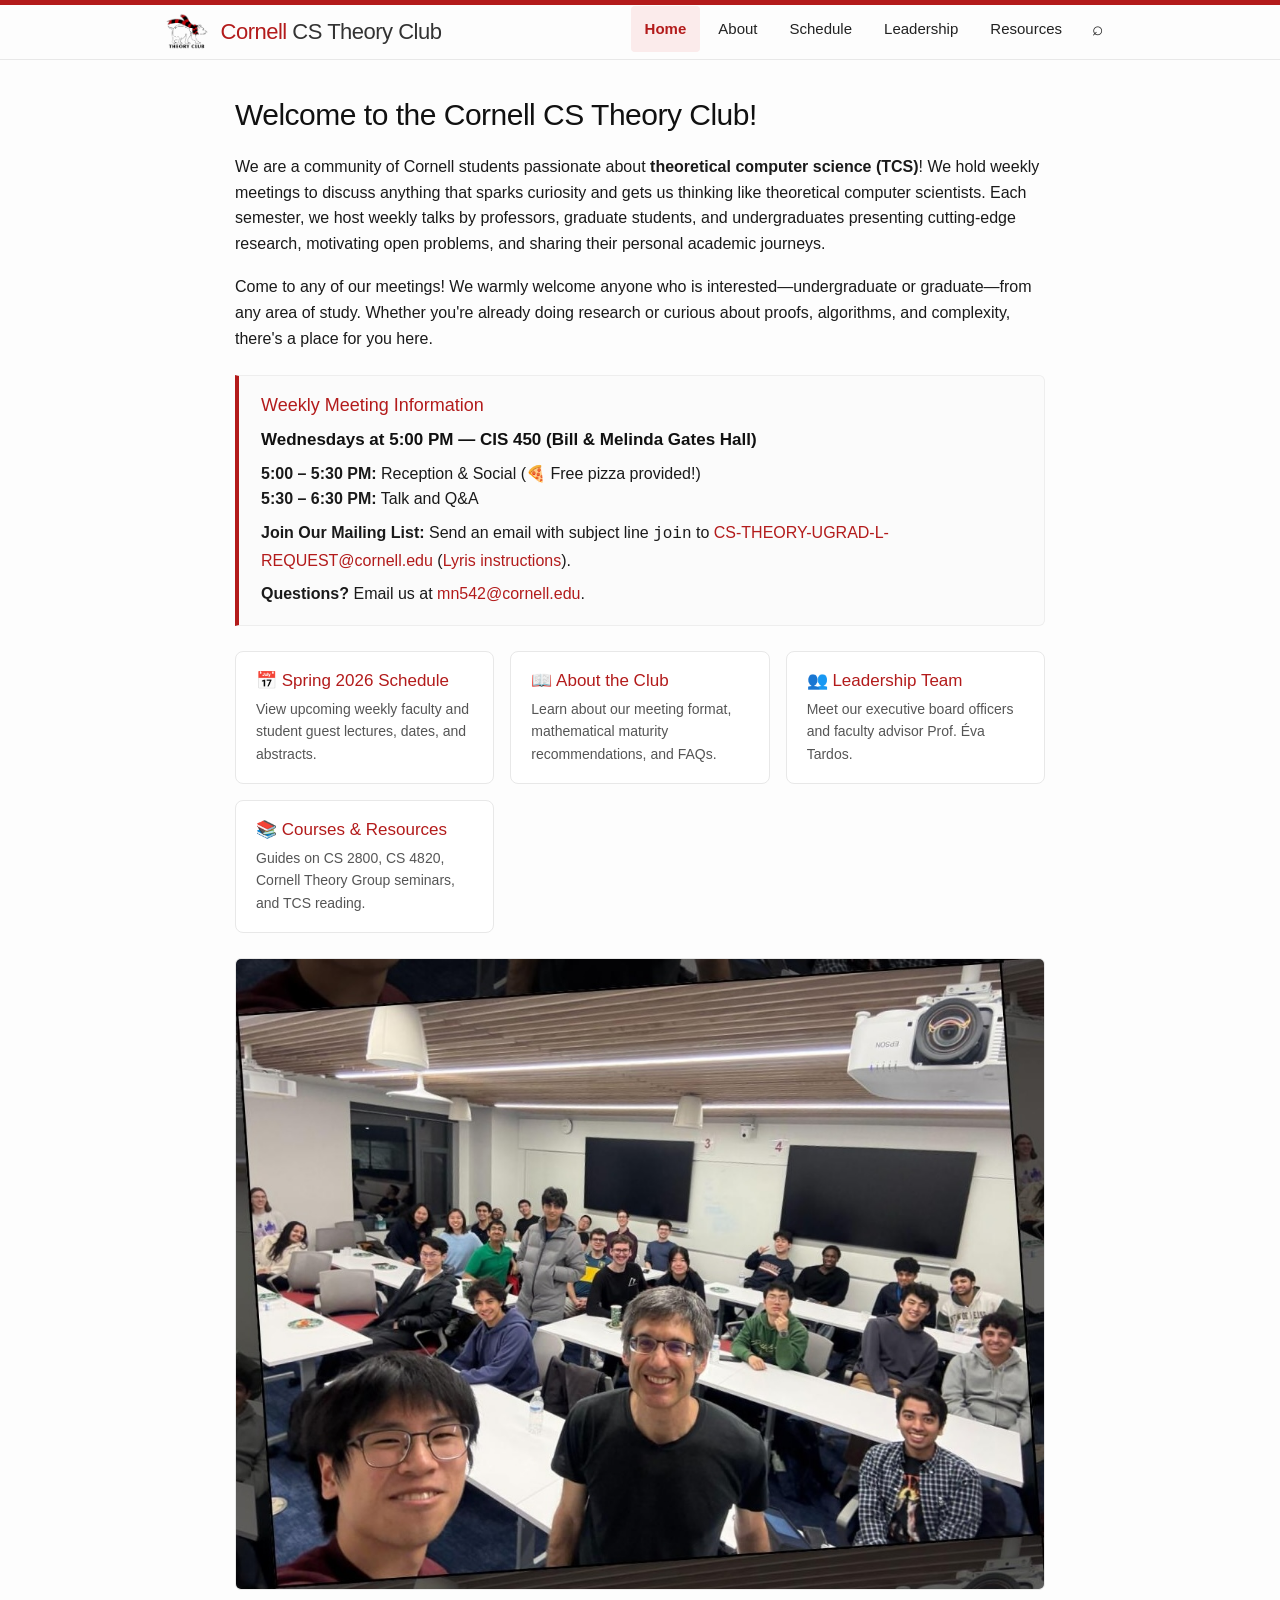
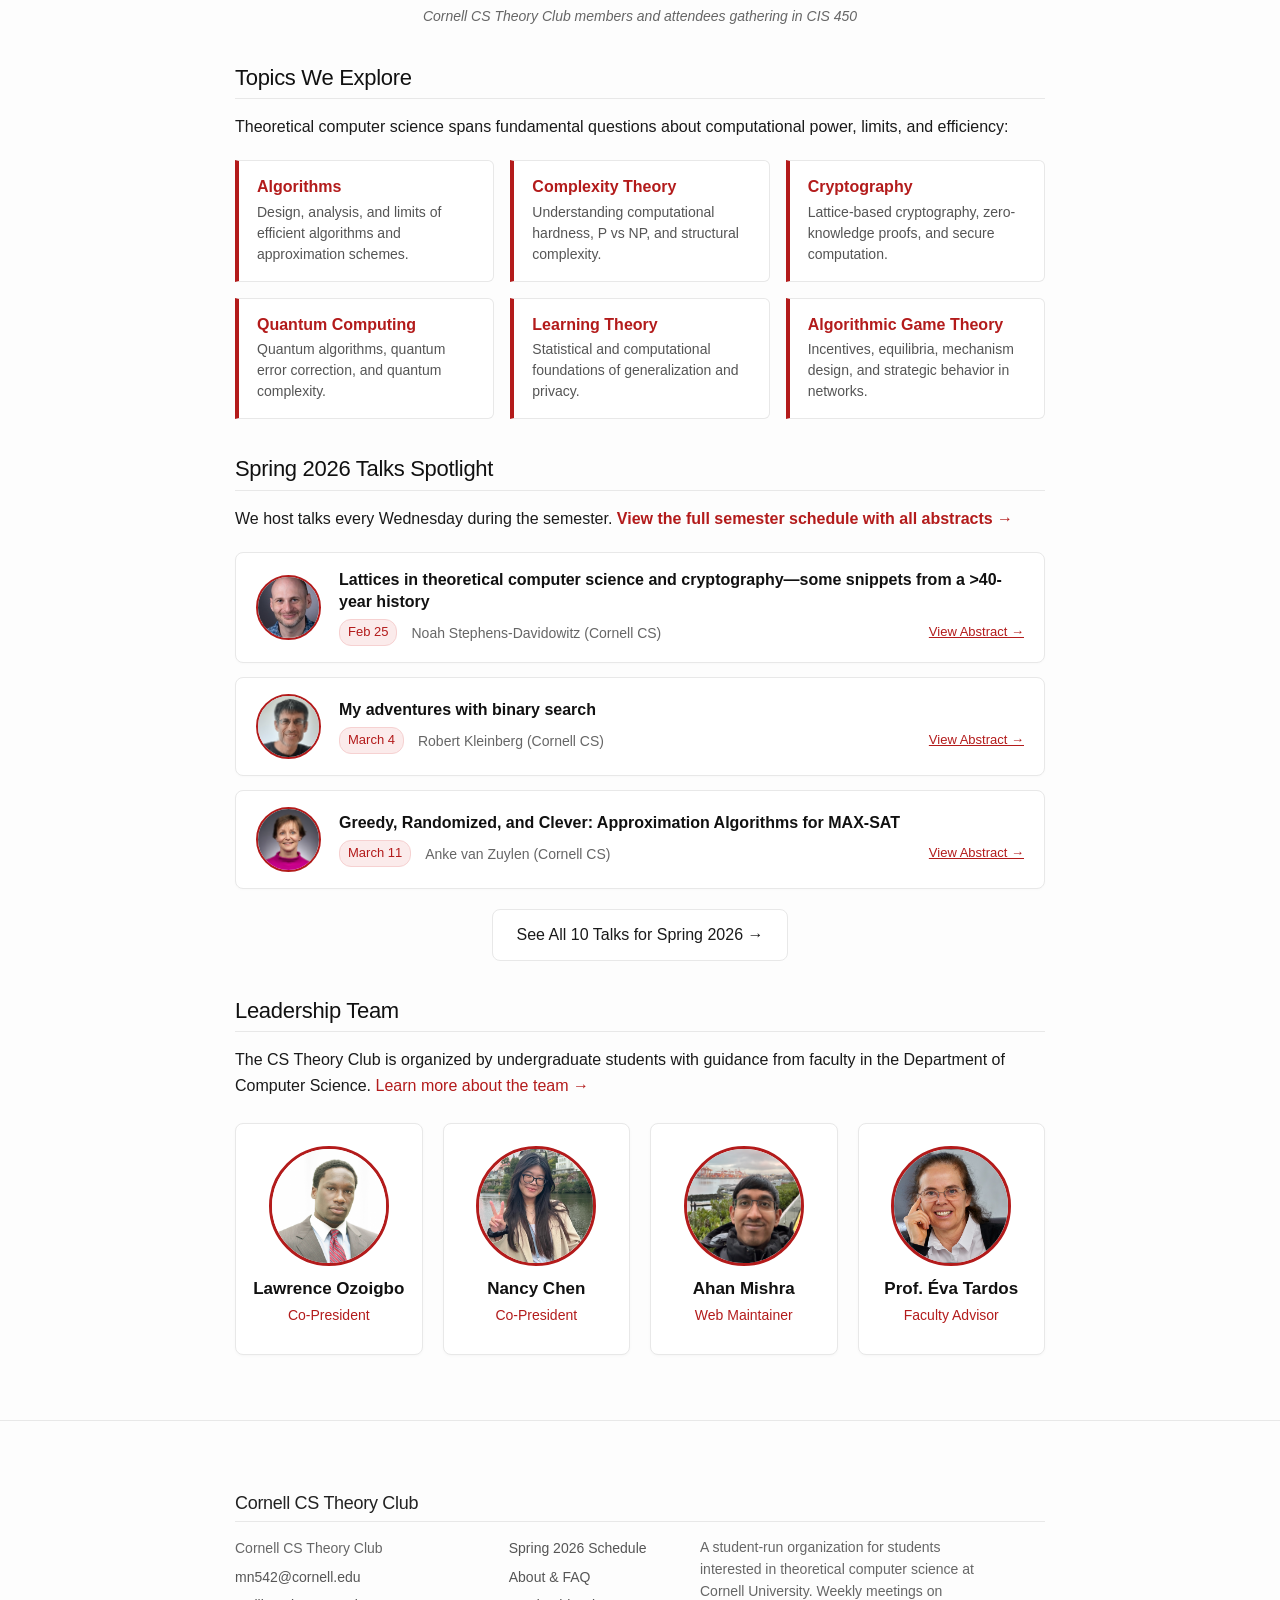
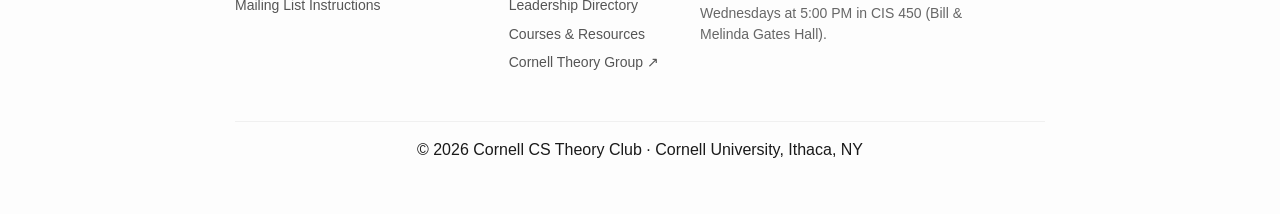
==== commit 3f64b9d6: "Reformat" ====
--- a/index.html
+++ b/index.html
@@ -1,408 +1,139 @@
-<!doctype html>
+<!DOCTYPE html>
 <html lang="en">
-    <head>
-        <meta charset="UTF-8" />
-        <meta name="viewport" content="width=device-width, initial-scale=1.0" />
-        <title>CS Theory Club</title>
-        <link rel="icon" href="/favicon.ico" type="image/x-icon">
-
-        <style>
-            * {
-                margin: 0;
-                padding: 0;
-                box-sizing: border-box;
-            }
-
-            body {
-                font-family: "Segoe UI", Tahoma, Geneva, Verdana, sans-serif;
-                background: #b31b1b;
-                color: #222;
-                padding: 20px;
-            }
-
-            .container {
-                max-width: 900px;
-                margin: 0 auto;
-                background: white;
-                padding: 40px;
-                border-radius: 14px;
-                box-shadow: 0 10px 35px rgba(0, 0, 0, 0.25);
-            }
-
-            header {
-                text-align: center;
-                border-bottom: 4px solid #b31b1b;
-                padding-bottom: 20px;
-                margin-bottom: 25px;
-            }
-
-            h1 {
-                font-size: 2.6em;
-                color: #b31b1b;
-            }
-
-            .tagline {
-                color: #666;
-                font-style: italic;
-                margin-top: 8px;
-            }
-
-            .club-photo {
-                margin: 25px 0;
-                text-align: center;
-            }
-
-            .club-photo img {
-                max-width: 100%;
-                border-radius: 10px;
-            }
-
-            .meeting-info {
-                background: #b31b1b;
-                color: white;
-                padding: 25px;
-                border-radius: 10px;
-                text-align: center;
-                margin: 25px 0;
-                line-height: 1.6;
-            }
-
-            .section {
-                margin-bottom: 35px;
-            }
-
-            .section h2 {
-                color: #b31b1b;
-                margin-bottom: 12px;
-                border-bottom: 2px solid #eee;
-                padding-bottom: 6px;
-            }
-
-            .about {
-                background: #fafafa;
-                padding: 20px;
-                border-left: 5px solid #b31b1b;
-                border-radius: 6px;
-            }
-
-            .topics {
-                display: grid;
-                grid-template-columns: repeat(auto-fit, minmax(240px, 1fr));
-                gap: 18px;
-                margin-top: 15px;
-            }
-
-            .topic-card {
-                background: #f4f4f4;
-                padding: 18px;
-                border-radius: 8px;
-                border-left: 4px solid #b31b1b;
-            }
-
-            .topic-card h4 {
-                color: #b31b1b;
-                margin-bottom: 6px;
-            }
-
-            .talk {
-                display: flex;
-                gap: 18px;
-                padding: 16px;
-                margin-bottom: 12px;
-                background: #f7f7f7;
-                border-radius: 8px;
-                align-items: center;
-                cursor: pointer;
-                transition:
-                    transform 0.1s ease,
-                    box-shadow 0.1s ease;
-            }
-
-            .talk:hover {
-                transform: translateY(-2px);
-                box-shadow: 0 6px 14px rgba(0, 0, 0, 0.15);
-            }
-
-            .talk img {
-                width: 65px;
-                height: 65px;
-                border-radius: 50%;
-                object-fit: cover;
-                border: 3px solid #b31b1b;
-            }
-
-            .talk-title {
-                font-weight: 600;
-            }
-            .talk-meta {
-                color: #666;
-                font-size: 0.95em;
-            }
-
-            footer {
-                text-align: center;
-                margin-top: 35px;
-                padding-top: 15px;
-                border-top: 2px solid #eee;
-                color: #777;
-            }
-
-            .modal {
-                display: none;
-                position: fixed;
-                z-index: 1000;
-                left: 0;
-                top: 0;
-                width: 100%;
-                height: 100%;
-                background: rgba(0, 0, 0, 0.6);
-            }
-
-            .modal-content {
-                background: white;
-                width: min(700px, 90%);
-                margin: 8% auto;
-                padding: 30px;
-                border-radius: 12px;
-                position: relative;
-                box-shadow: 0 15px 40px rgba(0, 0, 0, 0.3);
-                max-height: 80vh;
-                overflow-y: auto;
-            }
-
-            .modal-content h3 {
-                margin-top: 18px;
-                color: #b31b1b;
-                margin-bottom: 8px;
-            }
-
-            #modal-bio, #modal-abstract {
-                white-space: pre-wrap;
-                line-height: 1.6;
-            }
-
-            .close {
-                position: absolute;
-                right: 18px;
-                top: 10px;
-                font-size: 26px;
-                cursor: pointer;
-                color: #888;
-            }
-
-            .close:hover {
-                color: #b31b1b;
-            }
-
-            @media (max-width: 700px) {
-                .talk {
-                    flex-direction: column;
-                    text-align: center;
-                }
-            }
-
-            .title {
-                display: flex;
-                align-items: center;
-                justify-content: center;
-                flex-wrap: wrap;
-                text-align: center;
-                gap: 10px;
-            }
-
-            .logo {
-                height: 200px;
-            }
-
-            @media (max-width: 600px) {
-                .title {
-                    flex-direction: column;
-                }
-
-                .logo {
-                    height: 50px;
-                }
-            }
-
-            .nav-button {
-                display: inline-block;
-                background: #b31b1b;
-                color: white;
-                text-decoration: none;
-                padding: 10px 20px;
-                border-radius: 8px;
-                font-weight: 600;
-                transition: background 0.2s, transform 0.2s;
-            }
-            .nav-button:hover {
-                background: #8e1515;
-                transform: translateY(-2px);
-            }
-            .nav-container {
-                margin-top: 15px;
-                display: flex;
-                gap: 15px;
-                justify-content: center;
-                flex-wrap: wrap;
-            }
-            .leadership-grid {
-                display: grid;
-                grid-template-columns: repeat(auto-fit, minmax(150px, 1fr));
-                gap: 20px;
-                margin-top: 20px;
-                text-align: center;
-            }
-            .leadership-member {
-                background: #f9f9f9;
-                padding: 15px;
-                border-radius: 10px;
-                box-shadow: 0 4px 10px rgba(0,0,0,0.05);
-            }
-            .leadership-img-wrapper {
-                width: 120px;
-                height: 120px;
-                border-radius: 50%;
-                border: 3px solid #b31b1b;
-                margin: 0 auto 10px auto;
-                overflow: hidden;
-            }
-            .leadership-img-wrapper img {
-                width: 100%;
-                height: 100%;
-                object-fit: cover;
-                display: block;
-            }
-            .zoom-nancy {
-                transform: scale(1.8);
-                transform-origin: center center;
-            }
-            .zoom-max {
-                transform: scale(1.5);
-                transform-origin: center center;
-            }
-            .zoom-ahan {
-                transform: scale(1.3);
-                transform-origin: center bottom;
-            }
-            .leadership-member h4 {
-                color: #b31b1b;
-                margin-bottom: 5px;
-            }
-            .leadership-member p {
-                color: #666;
-                font-size: 0.9em;
-            }
-        </style>
-    </head>
-
-    <body>
-        <div class="container">
-            <header>
-                <img src="logo.png" alt="Logo" class="logo">
-                <div>
-                    <h1><span>CS Theory Club</span></h1>
-                    <p class="tagline">
-                        Undergraduates learning about theoretical
-                        computer science.
-                    </p>
-                    <div class="nav-container">
-                        <a href="#about" class="nav-button">About Us</a>
-                        <a href="#schedule" class="nav-button">Schedule</a>
-                        <a href="#leadership" class="nav-button">Leadership Team</a>
-                    </div>
-                </div>
-            </header>
-
-            <div class="club-photo">
-                <img src="club1.jpg" alt="Club Photo" />
-            </div>
-
-            <div class="meeting-info">
-                <p style="font-size: 20px">
-                    <strong>Wednesdays at 5:00 PM — CIS 450</strong>
+<head>
+    <meta charset="utf-8">
+    <meta http-equiv="X-UA-Compatible" content="IE=edge">
+    <meta name="viewport" content="width=device-width, initial-scale=1">
+    <title>Home | Cornell CS Theory Club</title>
+    <meta name="description" content="Undergraduates and graduates learning about theoretical computer science at Cornell University. Weekly meetings with faculty/student talks and pizza in CIS 450.">
+    <link rel="canonical" href="https://theoryclub.cs.cornell.edu/">
+    <link rel="icon" type="image/x-icon" href="favicon.ico">
+    <link rel="stylesheet" href="assets/css/main.css">
+</head>
+<body>
+    <!-- Site Header & Navigation Bar (Cornell Physics Wiki Format) -->
+    <header class="site-header">
+        <nav class="navbar">
+            <div class="navbar-container">
+                <div class="site-title-container">
+                    <a href="index.html"><img src="logo.png" alt="CS Theory Club Logo" class="site-logo"></a>
+                    <a class="site-title" rel="author" href="index.html"><span class="cornell">Cornell</span> CS Theory Club</a>
+                </div>
+                <div class="navbar-contents">
+                    <ul>
+                        <li class="active"><a href="index.html">Home</a></li>
+                        <li><a href="about.html">About</a></li>
+                        <li><a href="schedule.html">Schedule</a></li>
+                        <li><a href="leadership.html">Leadership</a></li>
+                        <li><a href="resources.html">Resources</a></li>
+                        <li><a href="schedule.html" title="Search talks" class="nav-search-btn">⌕</a></li>
+                    </ul>
+                </div>
+            </div>
+        </nav>
+    </header>
+
+    <!-- Main Page Content -->
+    <main class="page-content" aria-label="Content">
+        <div class="wrapper">
+            <h1 class="page-heading" id="welcome-to-the-cornell-cs-theory-club">Welcome to the Cornell CS Theory Club!</h1>
+
+            <p>
+                We are a community of Cornell students passionate about <strong>theoretical computer science (TCS)</strong>! 
+                We hold weekly meetings to discuss anything that sparks curiosity and gets us thinking like theoretical computer scientists. 
+                Each semester, we host weekly talks by professors, graduate students, and undergraduates presenting cutting-edge research, 
+                motivating open problems, and sharing their personal academic journeys.
+            </p>
+
+            <p>
+                Come to any of our meetings! We warmly welcome anyone who is interested—undergraduate or graduate—from any area of study. 
+                Whether you're already doing research or curious about proofs, algorithms, and complexity, there's a place for you here.
+            </p>
+
+            <!-- Meeting Info Callout Box -->
+            <div class="info-box" id="meeting-info">
+                <h3>Weekly Meeting Information</h3>
+                <p class="meeting-highlight">Wednesdays at 5:00 PM — CIS 450 (Bill &amp; Melinda Gates Hall)</p>
+                <p>
+                    <strong>5:00 – 5:30 PM:</strong> Reception &amp; Social (🍕 Free pizza provided!)<br>
+                    <strong>5:30 – 6:30 PM:</strong> Talk and Q&amp;A
                 </p>
-
-                <p><strong>5:00-5:30 PM:</strong> Reception/Social</p>
-                <p><strong>5:30-6:30 PM:</strong> Talk</p>
-
-                <p>Pizza provided!</p>
-
-                <p style="font-size: 16px">
-                    To join our email list, send the subject "join" to CS-THEORY-UGRAD-L-REQUEST@cornell.edu (<a
-                        href="https://it.cornell.edu/lyris/join-e-lists-lyris"
-                        style="color: white; text-decoration: underline;"
-                    >instructions</a>).
+                <p>
+                    <strong>Join Our Mailing List:</strong> Send an email with subject line <code>join</code> to 
+                    <a href="mailto:CS-THEORY-UGRAD-L-REQUEST@cornell.edu">CS-THEORY-UGRAD-L-REQUEST@cornell.edu</a> 
+                    (<a href="https://it.cornell.edu/lyris/join-e-lists-lyris" target="_blank" rel="noopener">Lyris instructions</a>).
                 </p>
-
                 <p>
-                    Questions? Email us at 
-                    <a 
-                    href="mailto:mn542@cornell.edu?subject=Inquiry"
-                    style="color: white; text-decoration: underline;">mn542@cornell.edu</a>
+                    <strong>Questions?</strong> Email us at 
+                    <a href="mailto:mn542@cornell.edu?subject=CS%20Theory%20Club%20Inquiry">mn542@cornell.edu</a>.
                 </p>
             </div>
 
-            <div class="section" id="about">
-                <h2>About Us</h2>
-                <div class="about">
-                    We are a community of Cornell students who are passionate
-                    about theoretical computer science (TCS)! We hold weekly
-                    meetings to discuss anything that sparks curiosity and gets
-                    us thinking like theoretical computer scientists. This
-                    semester, we are hosting weekly talks by professors,
-                    graduate students, and undergraduates. Topics range from
-                    presenting cutting-edge research and motivating open
-                    problems in TCS to sharing personal stories and much more.
-                    <br /><br />
-                    Come to any of our meetings! We warmly welcome anyone who is
-                    interested---undergraduate or graduate---from any area of
-                    study. We strive to make our meetings as accessible as
-                    possible. Because TCS requires a certain level of
-                    mathematical maturity, we do expect experience with proofs and
-                    probability at the level of CS 2800 and recommend
-                    familiarity with algorithms at the level of CS 4820 (see:
-                    <a
-                        href="https://www.cs.cornell.edu/courses/cs4820/2025sp/lectures/"
-                        >CS 4820 Lectures</a
-                    >).
-                </div>
-            </div>
-
-            <div class="section">
-                <h2>Topics We Explore</h2>
-                <div class="topics">
-                    <div class="topic-card">
-                        <h4>Algorithms</h4>
-                        <p>Design and analysis of efficient algorithms.</p>
-                    </div>
-                    <div class="topic-card">
-                        <h4>Complexity Theory</h4>
-                        <p>Understanding computational hardness.</p>
-                    </div>
-                    <div class="topic-card">
-                        <h4>Cryptography</h4>
-                        <p>Theoretical foundations of secure computation.</p>
-                    </div>
-                    <div class="topic-card">
-                        <h4>Quantum Computing</h4>
-                        <p>Power and limits of quantum algorithms.</p>
-                    </div>
-                    <div class="topic-card">
-                        <h4>Learning Theory</h4>
-                        <p>Statistical and computational foundations of generalization.</p>
-                    </div>
-                    <div class="topic-card">
-                        <h4>Automata Theory</h4>
-                        <p>Languages and the structure of computation.</p>
-                    </div>
-                </div>
-            </div>
-
-            <div class="section" id="schedule">
-                <h2>Schedule</h2>
-
-                <div
-                    class="talk"
+            <!-- Quick Navigation Grid -->
+            <div class="action-grid">
+                <a href="schedule.html" class="action-card">
+                    <h3>📅 Spring 2026 Schedule</h3>
+                    <p>View upcoming weekly faculty and student guest lectures, dates, and abstracts.</p>
+                </a>
+                <a href="about.html" class="action-card">
+                    <h3>📖 About the Club</h3>
+                    <p>Learn about our meeting format, mathematical maturity recommendations, and FAQs.</p>
+                </a>
+                <a href="leadership.html" class="action-card">
+                    <h3>👥 Leadership Team</h3>
+                    <p>Meet our executive board officers and faculty advisor Prof. Éva Tardos.</p>
+                </a>
+                <a href="resources.html" class="action-card">
+                    <h3>📚 Courses &amp; Resources</h3>
+                    <p>Guides on CS 2800, CS 4820, Cornell Theory Group seminars, and TCS reading.</p>
+                </a>
+            </div>
+
+            <!-- Club Photo -->
+            <figure>
+                <img src="club1.jpg" alt="Cornell CS Theory Club Meeting in CIS 450">
+                <figcaption>Cornell CS Theory Club members and attendees gathering in CIS 450</figcaption>
+            </figure>
+
+            <!-- Topics We Explore -->
+            <h2 id="topics-we-explore">Topics We Explore</h2>
+            <p>Theoretical computer science spans fundamental questions about computational power, limits, and efficiency:</p>
+            <div class="topics-grid">
+                <div class="topic-item">
+                    <h4>Algorithms</h4>
+                    <p>Design, analysis, and limits of efficient algorithms and approximation schemes.</p>
+                </div>
+                <div class="topic-item">
+                    <h4>Complexity Theory</h4>
+                    <p>Understanding computational hardness, P vs NP, and structural complexity.</p>
+                </div>
+                <div class="topic-item">
+                    <h4>Cryptography</h4>
+                    <p>Lattice-based cryptography, zero-knowledge proofs, and secure computation.</p>
+                </div>
+                <div class="topic-item">
+                    <h4>Quantum Computing</h4>
+                    <p>Quantum algorithms, quantum error correction, and quantum complexity.</p>
+                </div>
+                <div class="topic-item">
+                    <h4>Learning Theory</h4>
+                    <p>Statistical and computational foundations of generalization and privacy.</p>
+                </div>
+                <div class="topic-item">
+                    <h4>Algorithmic Game Theory</h4>
+                    <p>Incentives, equilibria, mechanism design, and strategic behavior in networks.</p>
+                </div>
+            </div>
+
+            <!-- Recent & Upcoming Talks Spotlight -->
+            <h2 id="talks-spotlight">Spring 2026 Talks Spotlight</h2>
+            <p>
+                We host talks every Wednesday during the semester. 
+                <a href="schedule.html"><strong>View the full semester schedule with all abstracts &rarr;</strong></a>
+            </p>
+
+            <div class="talk-list">
+                <div class="talk-card"
                     data-name="Noah Stephens-Davidowitz"
                     data-bio="Noah Stephens-Davidowitz is an assistant professor in the Department of Computer Science, and a member of the applied math field and the mathematics field. His research to date has focused primarily on the study of lattices. He is also interested more broadly in theoretical computer science, cryptography, and geometry."
                     data-abstract="We will try to tell some of the story of lattices in theoretical computer science and cryptography.
@@ -417,32 +148,36 @@
 
 And, time permitting, I'll say a bit about my own work in this field."
                 >
-                    <img src="speakers/2-25.jpg" alt="Speaker" />
-                    <div>
-                        <div class="talk-title">Lattices in theoretical computer science and cryptography—some snippets from a >40-year history</div>
+                    <img src="speakers/2-25.jpg" alt="Noah Stephens-Davidowitz">
+                    <div class="talk-content">
+                        <div class="talk-title">Lattices in theoretical computer science and cryptography—some snippets from a &gt;40-year history</div>
                         <div class="talk-meta">
-                            Feb 25 · Noah Stephens-Davidowitz · Click for details
+                            <span class="tag carnelian">Feb 25</span>
+                            <span>Noah Stephens-Davidowitz (Cornell CS)</span>
+                            <span class="talk-details-btn">View Abstract &rarr;</span>
                         </div>
                     </div>
                 </div>
 
-                <div
-                    class="talk"
+                <div class="talk-card"
                     data-name="Robert Kleinberg"
                     data-bio="Robert Kleinberg is a professor of computer science at Cornell University and a member of the field of information science. His research studies the design and analysis of algorithms and their applications to electronic commerce, networking, information retrieval, and other areas. Prior to receiving his doctorate from the Massachusetts Institute of Technology in 2005, Kleinberg spent three years at Akamai Technologies, where he assisted in designing the world's largest Internet Content Delivery Network. He is the recipient of a Microsoft Research New Faculty Fellowship, an Alfred P. Sloan Foundation Fellowship, and an NSF CAREER Award."
                     data-abstract="Binary search is the most elementary example of an algorithm that achieves an exponential speed-up over brute-force search. For this reason, it is both a textbook example in introductory CS courses and an indispensable ingredient in more sophisticated algorithms. The analysis of binary search captures (with precisely matching upper and lower bounds) the query complexity of locating an element in an ordered list. What more is there to say about binary search? 
 
 In this talk, I'll discuss three tweaks on the binary search problem that, surprisingly, remained unanswered until the twenty-first century. All three examples are drawn from my own research. The first part of the talk revisits binary search with an asymmetric loss function motivated by dynamic pricing. The second part of the talk concerns noisy binary search, where the algorithm must be made robust against incorrect responses to some of its queries."
                 >
-                    <img src="speakers/3-4.png" alt="Speaker" />
-                    <div>
+                    <img src="speakers/3-4.png" alt="Robert Kleinberg">
+                    <div class="talk-content">
                         <div class="talk-title">My adventures with binary search</div>
-                        <div class="talk-meta">March 4 · Robert Kleinberg · Click for details</div>
-                    </div>
-                </div>
-
-                <div
-                    class="talk"
+                        <div class="talk-meta">
+                            <span class="tag carnelian">March 4</span>
+                            <span>Robert Kleinberg (Cornell CS)</span>
+                            <span class="talk-details-btn">View Abstract &rarr;</span>
+                        </div>
+                    </div>
+                </div>
+
+                <div class="talk-card"
                     data-name="Anke van Zuylen"
                     data-bio="Anke van Zuylen is a teaching professor in the Department of Computer Science. Her research interests are in combinatorial optimization. She designs and analyzes algorithms for optimization problems arising in areas such as: information science, in particular, aggregating inconsistent structured information; network design, scheduling and logistics, and computational biology."
                     data-abstract="The <strong>Maximum Satisfiability (MAX-SAT)</strong> problem is a fundamental problem of theoretical computer science: given a Boolean formula, the goal is to assign truth values to the variables so that as many clauses as possible are satisfied. MAX-SAT is NP-hard, meaning (informally) that we do not expect an efficient algorithm that always finds the optimal assignment. Yet the problem is not hopeless. Because MAX-SAT appears throughout optimization, constraint solving, AI, and verification, understanding how to find <em>good</em> solutions efficiently is both practically valuable and theoretically interesting.
@@ -451,182 +186,137 @@
 
 From there, we turn to what is known about pushing these guarantees further. We will highlight some results from the literature and then take a closer look at a particularly elegant algorithm of <strong>Buchbinder</strong>, <strong>Feldman</strong>, <strong>Naor</strong>, and <strong>Schwartz</strong>, which combines two versions of the simple greedy heuristic with randomization in a clever way. We discuss an analysis of this algorithm due to myself and <strong>Poloczek</strong> and <strong>Williamson</strong>, showing that it satisfies <strong>at least 75% of the optimal number of clauses in expectation</strong>. The talk requires no prior background in complexity theory and aims to give an intuitive introduction to how simple ideas—when combined cleverly—can sometimes lead to strong approximation guarantees."
                 >
-                    <img src="speakers/3-11.png" alt="Speaker" />
-                    <div>
-                        <div class="talk-title">Greedy, Randomized, and Clever: Approximation Algorithms for the Maximum Satisfiability Problem</div>
-                        <div class="talk-meta">March 11 · Anke van Zuylen · Click for details</div>
-                    </div>
-                </div>
-
-                <div
-                    class="talk"
-                    data-name="Matthew Eichhorn"
-                    data-bio="Matthew Eichhorn is a lecturer of computer science who leads large undergraduate courses on discrete mathematics and programming. His research focuses on developing tools to inform decisions with societal implications. This ranges from developing algorithms for online team formation, finding ways to fairly distribute goods in settings such as public health and education where the normative allocation criteria are often at odds, and using statistical tools from causal inference to estimate the effectiveness of an intervention that propagates through a social interference network."
-                    data-abstract="In many real-world settings, we must decide how to allocate a limited pool of resources. We'd like these allocations to be fair, but misaligned notions of fairness based on different normative criteria can complicate this. For example, during a medical emergency, we'd like a way to simultaneously prioritize resources for essential workers, while also prioritizing individuals with co-morbidities, while also ensuring adequate access for marginalized groups. As another example, colleges have pools of scholarship money to award for academic merit, extracurricular achievements, athletics, demographic characteristics, etc. and must decide how to award this across their students (who may each quality for multiple awards). 
-
-In this talk, we'll see how we can formally model these situations as priority-respecting allocation problems. Once we have this mathematical model, we can consider different algorithmic approaches. By switching off between mathematical (equations), algorithmic (computational procedures), and geometric (pictures)  viewpoints of these problems, we'll develop a complete algorithmic characterization of all satisfactory allocations, exhibiting a bijection between these allocations and maximum-weight matchings under carefully chosen rank-based weights. Time permitting, we'll see how this characterization allows us to think about interesting extensions of this problem."
-                >
-                    <img src="speakers/3-18.jpg" alt="Speaker" />
-                    <div>
-                        <div class="talk-title">Fairly Allocating with Graphs</div>
-                        <div class="talk-meta">March 18 · Matthew Eichhorn · Click for details</div>
-                    </div>
-                </div>
-
-                <div
-                    class="talk"
-                    data-name="Surendra Ghentiyala"
-                    data-bio="Surendra Ghentiyala is a fourth-year PhD student in theoretical computer science at Cornell University. He is advised by Noah Stephens-Davidowitz. His research is centered around post-quantum cryptography and the mathematical structures that enable the construction of post-quantum cryptosystems, namely lattices and error-correcting codes."
-                    data-abstract="This talk is for a general CS audience on how far we are from proving P ≠ NP. We begin with a brief survey of natural complexity classes and models of computation (e.g., NC¹, L, EXP). We then discuss frontier questions about these classes and why they are weaker than P vs. NP. Finally, we highlight how progress is still made by studying connections between these classes."
-                >
-                    <img src="speakers/3-25.jpg" alt="Speaker" />
-                    <div>
-                        <div class="talk-title">complexity theory: a tour of ignorance</div>
-                        <div class="talk-meta">March 25 · Surendra Ghentiyala · Click for details</div>
-                    </div>
-                </div>
-
-                <div
-                    class="talk"
-                    data-name="David Bindel"
-                    data-bio="David S. Bindel is a professor of computer science and director of the Center for Applied Math. He works at the interface of computational science and engineering, and his research mixes mathematical analysis, application modeling, and software design. Active research areas include: optimizing stellarators, verified numerics, kernel methods, parallel surrogate optimization, spectral network analysis, nonlinear eigenvalue bounds, and nonlinear waves in resonant MEMS. Bindel received his Ph.D. in computer science from the University of California, Berkeley and his B.S. in math and computer science from the University of Maryland, College Park. He is a SIAM Fellow and Sloan Fellow."
-                    data-abstract="Spectral analysis is one of the power tools in applied mathematics. Beyond being important to the study of vibrations and other dynamic processes, eigenvalue problems are among the few families of nonlinear equations we know how to solve quickly and reliably on a computer. In this talk, we describe three different applications where eigenvalue analysis plays a central role: in the design of magnetic fields for fusion-relevant plasmas, in models of political influence and opinion formation, and in understanding the structure of large networks. In the process, we explore perturbations, approximations, nonlinearities, and the many other ways in which eigenvalue analysis touches on a wide range of mathematical topics."
-                >
-                    <img src="speakers/4-8.jpg" alt="Speaker" />
-                    <div>
-                        <div class="talk-title">From Bells of Frost to Opinion's Cost: The Many Applications of Eigenvalues</div>
-                        <div class="talk-meta">April 8 · David Bindel · Click for details</div>
-                    </div>
-                </div>
-
-                <div
-                    class="talk"
-                    data-name="Giannis Fikioris"
-                    data-bio="Giannis Fikioris is a final-year PhD student in the theory group at Cornell University and advised by Éva Tardos. His PhD has been supported by the NDSEG fellowship, the Onassis Scholarship, and the Google PhD fellowship. He is broadly working on Algorithmic Game Theory and Learning Theory problems. His most recent work has been on Mechanism Design and/or Online Learning with dynamic environments and global constraints."
-                    data-abstract="In this talk, we'll talk about some basic game theory concepts (Nash Equilibrium, Stackelberg equilibrium) and how they are used in repeated games. Specifically, we'll discuss how one should strategize when playing against a smart (enough) opponent, and we'll move from simpler (maybe even dumb?) solutions to complicated ones. Via this process, we'll discover Nash equilibria and then move on to (the less famous) Stackelberg equilibria. If time permits, we'll also talk a little bit about budget constraints."
-                >
-                    <img src="speakers/4-15.jpg" alt="Speaker" />
-                    <div>
-                        <div class="talk-title">Repeated Games and Manipulating your Opponent: Some Game Theory Basics</div>
-                        <div class="talk-meta">April 15 · Giannis Fikioris · Click for details</div>
-                    </div>
-                </div>
-
-                <div
-                    class="talk"
-                    data-name="Michael Ngo"
-                    data-bio="Michael Ngo is a fourth-year undergraduate in Computer Science with research interests lying in the intersection of cryptography, complexity, and learning theory. He is advised by Michael P. Kim. Michael is a co-founder of the CS Theory club, and he is also a peer mentor for the Engineering Leadership Certification Program at the Selander Center for Engineering Leadership."
-                    data-abstract="What can we say about the safety of Machine Learning? The goal of Trustworthy Machine Learning is to introduce rigor in defining what safety means, and how to achieve it (or prove impossibility!). First, I will introduce a sampling of important ideas in trustworthy machine learning, regarding privacy, robustness, detectability, alignment, and verifiability. Then, I will present my current research on verifiable delegation of learning which allows verification with provably exponentially less data. Finally, I will touch on how my four year journey as an undergraduate at Cornell informed my research and career choices.
-
-This talk is geared towards a general undergraduate CS audience, although some familiarity with machine learning will be helpful."
-                >
-                    <img src="speakers/4-19.jpg" alt="Speaker" />
-                    <div>
-                        <div class="talk-title">Trustworthy ML & How To Trust Your Cloud Computing Service</div>
-                        <div class="talk-meta">April 19 · Michael Ngo · Click for details</div>
-                    </div>
-                </div>
-
-                <div
-                    class="talk"
-                    data-name="Linda Lu"
-                    data-bio="Linda Lu is a third-year PhD student in Computer Science at Cornell University. Linda is advised by Karthik Sridharan. Linda's research interests are in theoretical machine learning, particularly in the design of trustworthy learning algorithms that meet theoretical guarantees of privacy, fairness, and robustness. Linda's research is supported by a 2024-2025 Bowers-CIS Linkedin Fellowship."
-                    data-abstract="This talk provides an introduction to differential privacy, the cornerstone of privacy in modern data analysis and machine learning. We begin by presenting the formal definition of differential privacy and the intuition behind it. We then illustrate core mechanisms for achieving privacy, including randomized response and the Laplace mechanism, highlighting how they balance privacy and accuracy. Finally, we explore key implications of differential privacy, particularly its connections to generalization and memorization in learning algorithms. Time permitting, we will explore some recent extensions to differential privacy."
-                >
-                    <img src="speakers/4-22.jpg" alt="Speaker" />
-                    <div>
-                        <div class="talk-title">A Noisy Introduction to Differential Privacy</div>
-                        <div class="talk-meta">April 22 · Linda Lu · Click for details</div>
-                    </div>
-                </div>
-
-                <div
-                    class="talk"
-                    data-name="Joey Rivkin"
-                    data-bio="Joey Rivkin is a first-year PhD student in theoretical computer science at Cornell University. He is advised by Michael P. Kim. He is interested in learning theory, complexity, and algorithm design. Recently he has focused on designing prediction algorithms that emit provable downstream benefits for decision makers."
-                    data-abstract="The Range Minimum Query problem asks: given an array of integers, how do we answer the query: “What is the minimum element between indices <i>i</i> and <i>j</i>?” For answering a single query, the question is not so interesting: we can't do any better than a linear scan of the array. But what if we need to answer many such queries? Can a bit of preprocessing make each query much faster? We will see some beautiful ideas and data structures for solving this problem, with runtimes that seem to defy <s>intuition</s> <b>gravity</b>."
-                >
-                    <img src="speakers/4-29.jpg" alt="Speaker" />
-                    <div>
-                        <div class="talk-title">Defying Gravity with Range Minimum Queries</div>
-                        <div class="talk-meta">April 29 · Joey Rivkin · Click for details</div>
-                    </div>
-                </div>
-            </div>
-
-            <div class="section" id="leadership">
-                <h2>Leadership Team</h2>
-                <div class="leadership-grid">
-                    <div class="leadership-member">
-                        <div class="leadership-img-wrapper">
-                            <img src="leadership/lawrence.jpg" alt="Lawrence" />
+                    <img src="speakers/3-11.png" alt="Anke van Zuylen">
+                    <div class="talk-content">
+                        <div class="talk-title">Greedy, Randomized, and Clever: Approximation Algorithms for MAX-SAT</div>
+                        <div class="talk-meta">
+                            <span class="tag carnelian">March 11</span>
+                            <span>Anke van Zuylen (Cornell CS)</span>
+                            <span class="talk-details-btn">View Abstract &rarr;</span>
                         </div>
-                        <h4>Lawrence Ozoigbo</h4>
-                        <p>Co-President</p>
-                    </div>
-                    <div class="leadership-member">
-                        <div class="leadership-img-wrapper">
-                            <img src="leadership/nancy.JPG" alt="Nancy" class="zoom-nancy" />
-                        </div>
-                        <h4>Nancy Chen</h4>
-                        <p>Co-President</p>
-                    </div>
-                    <div class="leadership-member">
-                        <div class="leadership-img-wrapper">
-                            <img src="leadership/ahan.JPG" alt="Ahan" class="zoom-ahan" />
-                        </div>
-                        <h4>Ahan Mishra</h4>
-                        <p>Web Maintainer</p>
-                    </div>
-                    <div class="leadership-member">
-                        <div class="leadership-img-wrapper">
-                            <img src="leadership/tardos.jpg" alt="Tardos" />
-                        </div>
-                        <h4>Prof. Éva Tardos</h4>
-                        <p>Faculty Advisor</p>
-                    </div>
-                </div>
-            </div>
-
-            <footer>
-                <p>&copy; 2026 CS Theory Club</p>
-            </footer>
+                    </div>
+                </div>
+            </div>
+
+            <p style="text-align: center; margin-top: 20px;">
+                <a href="schedule.html" class="action-card" style="display: inline-block; padding: 12px 24px; font-weight: 500;">
+                    See All 10 Talks for Spring 2026 &rarr;
+                </a>
+            </p>
+
+            <!-- Leadership Preview -->
+            <h2 id="leadership-team">Leadership Team</h2>
+            <p>
+                The CS Theory Club is organized by undergraduate students with guidance from faculty in the Department of Computer Science. 
+                <a href="leadership.html">Learn more about the team &rarr;</a>
+            </p>
+            <div class="leadership-grid">
+                <div class="leadership-card">
+                    <div class="leadership-img-wrapper">
+                        <img src="leadership/lawrence.jpg" alt="Lawrence Ozoigbo">
+                    </div>
+                    <h4>Lawrence Ozoigbo</h4>
+                    <p class="role">Co-President</p>
+                </div>
+                <div class="leadership-card">
+                    <div class="leadership-img-wrapper">
+                        <img src="leadership/nancy.JPG" alt="Nancy Chen" class="zoom-nancy">
+                    </div>
+                    <h4>Nancy Chen</h4>
+                    <p class="role">Co-President</p>
+                </div>
+                <div class="leadership-card">
+                    <div class="leadership-img-wrapper">
+                        <img src="leadership/ahan.JPG" alt="Ahan Mishra" class="zoom-ahan">
+                    </div>
+                    <h4>Ahan Mishra</h4>
+                    <p class="role">Web Maintainer</p>
+                </div>
+                <div class="leadership-card">
+                    <div class="leadership-img-wrapper">
+                        <img src="leadership/tardos.jpg" alt="Prof. Éva Tardos">
+                    </div>
+                    <h4>Prof. Éva Tardos</h4>
+                    <p class="role">Faculty Advisor</p>
+                </div>
+            </div>
+
         </div>
-
-        <div id="speaker-modal" class="modal">
-            <div class="modal-content">
-                <span class="close">&times;</span>
-                <h2 id="modal-name"></h2>
-
-                <h3>Biography</h3>
-                <p id="modal-bio"></p>
-
-                <h3>Talk Abstract</h3>
-                <p id="modal-abstract"></p>
-            </div>
+    </main>
+
+    <!-- Modal Dialog for Talk Details -->
+    <div id="speaker-modal" class="modal" role="dialog" aria-modal="true" aria-labelledby="modal-name">
+        <div class="modal-content">
+            <span class="close" aria-label="Close">&times;</span>
+            <h2 id="modal-name"></h2>
+            <h3>Biography</h3>
+            <p id="modal-bio"></p>
+            <h3>Talk Abstract</h3>
+            <p id="modal-abstract"></p>
         </div>
-
-        <script>
-            const modal = document.getElementById("speaker-modal");
-            const modalName = document.getElementById("modal-name");
-            const modalBio = document.getElementById("modal-bio");
-            const modalAbstract = document.getElementById("modal-abstract");
-            const closeBtn = document.querySelector(".close");
-
-            document.querySelectorAll(".talk").forEach((talk) => {
-                talk.addEventListener("click", () => {
-                    modalName.textContent = talk.dataset.name;
-                    modalBio.innerHTML = talk.dataset.bio;
-                    modalAbstract.innerHTML = talk.dataset.abstract;
-                    modal.style.display = "block";
-                });
+    </div>
+
+    <!-- Site Footer (Cornell Physics Wiki Format) -->
+    <footer class="site-footer h-card">
+        <data class="u-url" href="index.html"></data>
+        <div class="wrapper">
+            <h2 class="footer-heading">Cornell CS Theory Club</h2>
+            <div class="footer-col-wrapper">
+                <div class="footer-col footer-col-1">
+                    <ul class="contact-list">
+                        <li class="p-name">Cornell CS Theory Club</li>
+                        <li><a class="u-email" href="mailto:mn542@cornell.edu">mn542@cornell.edu</a></li>
+                        <li><a href="https://it.cornell.edu/lyris/join-e-lists-lyris" target="_blank" rel="noopener">Mailing List Instructions</a></li>
+                    </ul>
+                </div>
+                <div class="footer-col footer-col-2">
+                    <ul class="footer-links">
+                        <li><a href="schedule.html">Spring 2026 Schedule</a></li>
+                        <li><a href="about.html">About &amp; FAQ</a></li>
+                        <li><a href="leadership.html">Leadership Directory</a></li>
+                        <li><a href="resources.html">Courses &amp; Resources</a></li>
+                        <li><a href="https://www.cs.cornell.edu/research/theory" target="_blank" rel="noopener">Cornell Theory Group ↗</a></li>
+                    </ul>
+                </div>
+                <div class="footer-col footer-col-3">
+                    <p>
+                        A student-run organization for students interested in theoretical computer science at Cornell University. 
+                        Weekly meetings on Wednesdays at 5:00 PM in CIS 450 (Bill &amp; Melinda Gates Hall).
+                    </p>
+                </div>
+            </div>
+            <div class="footer-bottom">
+                <p>&copy; 2026 Cornell CS Theory Club &middot; Cornell University, Ithaca, NY</p>
+            </div>
+        </div>
+    </footer>
+
+    <!-- Interactive Modal Script -->
+    <script>
+        const modal = document.getElementById("speaker-modal");
+        const modalName = document.getElementById("modal-name");
+        const modalBio = document.getElementById("modal-bio");
+        const modalAbstract = document.getElementById("modal-abstract");
+        const closeBtn = document.querySelector(".close");
+
+        document.querySelectorAll(".talk-card").forEach((talk) => {
+            talk.addEventListener("click", () => {
+                modalName.textContent = talk.dataset.name;
+                modalBio.innerHTML = talk.dataset.bio;
+                modalAbstract.innerHTML = talk.dataset.abstract;
+                modal.style.display = "block";
             });
-
-            closeBtn.onclick = () => (modal.style.display = "none");
-
-            window.onclick = (e) => {
-                if (e.target === modal) modal.style.display = "none";
-            };
-        </script>
-    </body>
+        });
+
+        closeBtn.onclick = () => (modal.style.display = "none");
+        window.onclick = (e) => {
+            if (e.target === modal) modal.style.display = "none";
+        };
+        window.addEventListener("keydown", (e) => {
+            if (e.key === "Escape" && modal.style.display === "block") {
+                modal.style.display = "none";
+            }
+        });
+    </script>
+</body>
 </html>
--- a/assets/css/main.css
+++ b/assets/css/main.css
@@ -0,0 +1,816 @@
+/* ==========================================================================
+   Cornell CS Theory Club - Main Stylesheet
+   Modeled after Cornell Physics Wiki (Jekyll Minima + custom wiki navigation)
+   ========================================================================== */
+
+/* --- Reset & Base Settings --- */
+*, *::before, *::after {
+    box-sizing: border-box;
+    margin: 0;
+    padding: 0;
+}
+
+html {
+    font-size: 16px;
+    scroll-behavior: smooth;
+}
+
+body {
+    font-family: -apple-system, BlinkMacSystemFont, "Segoe UI", Roboto, Helvetica, Arial, sans-serif, "Apple Color Emoji", "Segoe UI Emoji", "Segoe UI Symbol";
+    font-size: 16px;
+    line-height: 1.6;
+    font-weight: 400;
+    color: #111111;
+    background-color: #fdfdfd;
+    display: flex;
+    min-height: 100vh;
+    flex-direction: column;
+    -webkit-text-size-adjust: 100%;
+    -webkit-font-smoothing: antialiased;
+}
+
+/* --- Container & Layout --- */
+.wrapper {
+    max-width: 860px;
+    margin-right: auto;
+    margin-left: auto;
+    padding-right: 25px;
+    padding-left: 25px;
+    width: 100%;
+}
+
+.page-content {
+    padding: 35px 0;
+    flex: 1 0 auto;
+}
+
+/* --- Typography --- */
+h1, h2, h3, h4, h5, h6 {
+    color: #111111;
+    font-weight: 400;
+    line-height: 1.3;
+}
+
+.page-heading, h1 {
+    font-size: 30px;
+    letter-spacing: -0.5px;
+    margin-bottom: 20px;
+    font-weight: 400;
+}
+
+h2 {
+    font-size: 22px;
+    letter-spacing: -0.3px;
+    margin-top: 36px;
+    margin-bottom: 15px;
+    padding-bottom: 6px;
+    border-bottom: 1px solid #e8e8e8;
+}
+
+h3 {
+    font-size: 18px;
+    font-weight: 500;
+    margin-top: 24px;
+    margin-bottom: 10px;
+}
+
+h4 {
+    font-size: 16px;
+    font-weight: 600;
+    margin-bottom: 6px;
+}
+
+p, blockquote, pre, ul, ol, dl, figure {
+    margin-bottom: 18px;
+}
+
+p {
+    font-size: 16px;
+    color: #1a1a1a;
+}
+
+a {
+    color: #b31b1b;
+    text-decoration: none;
+    transition: color 0.15s ease, text-decoration 0.15s ease;
+}
+
+a:hover {
+    color: #801010;
+    text-decoration: underline;
+}
+
+a:visited {
+    color: #8e1515;
+}
+
+ul, ol {
+    margin-left: 28px;
+}
+
+li {
+    margin-bottom: 6px;
+}
+
+/* --- Header & Navigation Bar (Cornell Physics Wiki Format) --- */
+.site-header {
+    border-top: 5px solid #b31b1b; /* Cornell Carnelian brand accent bar */
+    border-bottom: 1px solid #e8e8e8;
+    min-height: 56px;
+    background-color: #fdfdfd;
+    position: relative;
+    z-index: 100;
+}
+
+.navbar {
+    background-color: #fdfdfd;
+}
+
+.navbar-container {
+    display: flex;
+    align-items: center;
+    justify-content: space-between;
+    max-width: 1000px;
+    margin: 0 auto;
+    padding: 0 25px;
+    position: relative;
+}
+
+.site-title-container {
+    display: flex;
+    align-items: center;
+    gap: 12px;
+}
+
+.site-logo {
+    height: 38px;
+    width: auto;
+    display: inline-block;
+    vertical-align: middle;
+}
+
+.site-title {
+    font-size: 22px;
+    font-weight: 400;
+    line-height: 54px;
+    letter-spacing: -0.5px;
+    color: #333333;
+    text-decoration: none;
+    display: inline-block;
+}
+
+.site-title:hover {
+    text-decoration: none;
+    color: #b31b1b;
+}
+
+.site-title:visited {
+    color: #333333;
+}
+
+.site-title span.cornell {
+    color: #b31b1b;
+    font-weight: 500;
+}
+
+/* Nav Menu & Contents */
+.navbar-contents {
+    display: flex;
+    align-items: center;
+}
+
+.navbar-contents > ul {
+    list-style-type: none;
+    margin-bottom: 0;
+    margin-left: 0;
+    display: flex;
+    align-items: center;
+    gap: 4px;
+}
+
+.navbar-contents li {
+    line-height: 30px;
+    position: relative;
+}
+
+.navbar-contents a {
+    display: block;
+    padding: 8px 14px;
+    color: #222222;
+    text-decoration: none;
+    font-size: 15px;
+    font-weight: 500;
+    border-radius: 4px;
+    transition: background-color 0.15s ease, color 0.15s ease;
+}
+
+.navbar-contents a:hover {
+    background-color: #f1f1f1;
+    color: #b31b1b;
+    text-decoration: none;
+}
+
+.navbar-contents li.active > a {
+    font-weight: 600;
+    color: #b31b1b;
+    background-color: #fbebeb;
+}
+
+.nav-search-btn {
+    font-size: 1.2em !important;
+    line-height: 1;
+    padding: 8px 12px !important;
+}
+
+/* In-Page Subnav / Jump Pills */
+.subnav-pills {
+    display: flex;
+    flex-wrap: wrap;
+    gap: 8px;
+    margin: 12px 0 24px 0;
+    padding-bottom: 14px;
+    border-bottom: 1px solid #eeeeee;
+}
+
+.subnav-pills a {
+    display: inline-block;
+    font-size: 13px;
+    font-weight: 500;
+    padding: 4px 12px;
+    border-radius: 16px;
+    background: #f1f1f1;
+    color: #444444;
+    text-decoration: none;
+    border: 1px solid #e2e2e2;
+    transition: all 0.15s ease;
+}
+
+.subnav-pills a:hover {
+    background: #b31b1b;
+    color: #ffffff;
+    border-color: #b31b1b;
+    text-decoration: none;
+}
+
+/* --- Wiki Elements & Callouts --- */
+span.tag {
+    background: #e9e9e9;
+    font-size: 13px;
+    font-weight: 500;
+    padding: 2px 8px;
+    border-radius: 12px;
+    margin-right: 6px;
+    display: inline-block;
+    color: #333333;
+    vertical-align: middle;
+}
+
+span.tag.carnelian {
+    background: #fbebeb;
+    color: #b31b1b;
+    border: 1px solid #f6d1d1;
+}
+
+span.tag.blue {
+    background: #eef4fe;
+    color: #1a56b2;
+    border: 1px solid #d4e4fc;
+}
+
+.info-box {
+    background-color: #fbfbfb;
+    border-left: 4px solid #b31b1b;
+    border-top: 1px solid #eeeeee;
+    border-right: 1px solid #eeeeee;
+    border-bottom: 1px solid #eeeeee;
+    padding: 18px 22px;
+    border-radius: 0 6px 6px 0;
+    margin: 24px 0;
+}
+
+.info-box h3 {
+    margin-top: 0;
+    color: #b31b1b;
+    font-size: 18px;
+    margin-bottom: 8px;
+}
+
+.info-box p {
+    margin-bottom: 8px;
+}
+
+.info-box p:last-child {
+    margin-bottom: 0;
+}
+
+.meeting-highlight {
+    font-size: 17px;
+    font-weight: 600;
+    color: #111111;
+}
+
+/* Images & Figures */
+figure {
+    margin: 25px 0;
+    text-align: center;
+}
+
+figure img {
+    max-width: 100%;
+    height: auto;
+    border-radius: 6px;
+    border: 1px solid #e8e8e8;
+}
+
+figcaption {
+    font-size: 14px;
+    color: #666666;
+    margin-top: 8px;
+    font-style: italic;
+}
+
+/* Topics Grid */
+.topics-grid {
+    display: grid;
+    grid-template-columns: repeat(auto-fit, minmax(230px, 1fr));
+    gap: 16px;
+    margin: 20px 0;
+}
+
+.topic-item {
+    background: #ffffff;
+    border: 1px solid #e8e8e8;
+    border-left: 4px solid #b31b1b;
+    padding: 16px 18px;
+    border-radius: 0 6px 6px 0;
+    transition: transform 0.15s ease, box-shadow 0.15s ease;
+}
+
+.topic-item:hover {
+    transform: translateY(-2px);
+    box-shadow: 0 4px 12px rgba(0, 0, 0, 0.06);
+}
+
+.topic-item h4 {
+    color: #b31b1b;
+    margin-bottom: 4px;
+    font-size: 16px;
+}
+
+.topic-item p {
+    color: #555555;
+    font-size: 14px;
+    margin-bottom: 0;
+    line-height: 1.5;
+}
+
+/* --- Schedule & Talk Cards --- */
+.search-container {
+    margin-bottom: 20px;
+    display: flex;
+    align-items: center;
+    gap: 10px;
+}
+
+.search-input {
+    width: 100%;
+    padding: 10px 14px;
+    border: 1px solid #d4d4d4;
+    border-radius: 6px;
+    font-size: 15px;
+    outline: none;
+    font-family: inherit;
+    transition: border-color 0.15s ease, box-shadow 0.15s ease;
+}
+
+.search-input:focus {
+    border-color: #b31b1b;
+    box-shadow: 0 0 0 3px rgba(179, 27, 27, 0.15);
+}
+
+.talk-list {
+    margin: 20px 0;
+}
+
+.talk-card {
+    display: flex;
+    gap: 18px;
+    padding: 16px 20px;
+    margin-bottom: 14px;
+    background: #ffffff;
+    border: 1px solid #e8e8e8;
+    border-radius: 8px;
+    align-items: center;
+    cursor: pointer;
+    transition: transform 0.15s ease, box-shadow 0.15s ease, border-color 0.15s ease;
+    box-shadow: 0 1px 3px rgba(0, 0, 0, 0.02);
+}
+
+.talk-card:hover {
+    transform: translateY(-2px);
+    border-color: #c8c8c8;
+    box-shadow: 0 5px 15px rgba(0, 0, 0, 0.08);
+}
+
+.talk-card img {
+    width: 65px;
+    height: 65px;
+    border-radius: 50%;
+    object-fit: cover;
+    border: 2px solid #b31b1b;
+    flex-shrink: 0;
+}
+
+.talk-content {
+    flex: 1;
+}
+
+.talk-title {
+    font-weight: 600;
+    font-size: 16px;
+    color: #111111;
+    margin-bottom: 6px;
+    line-height: 1.4;
+}
+
+.talk-meta {
+    color: #666666;
+    font-size: 14px;
+    display: flex;
+    flex-wrap: wrap;
+    align-items: center;
+    gap: 8px;
+}
+
+.talk-details-btn {
+    font-size: 13px;
+    color: #b31b1b;
+    margin-left: auto;
+    font-weight: 500;
+    text-decoration: underline;
+}
+
+/* --- Leadership Directory --- */
+.leadership-grid {
+    display: grid;
+    grid-template-columns: repeat(auto-fit, minmax(180px, 1fr));
+    gap: 20px;
+    margin-top: 24px;
+    margin-bottom: 30px;
+}
+
+.leadership-card {
+    background: #ffffff;
+    border: 1px solid #e8e8e8;
+    padding: 22px 16px;
+    border-radius: 8px;
+    text-align: center;
+    box-shadow: 0 1px 3px rgba(0, 0, 0, 0.03);
+    transition: transform 0.15s ease, box-shadow 0.15s ease;
+}
+
+.leadership-card:hover {
+    transform: translateY(-2px);
+    box-shadow: 0 6px 16px rgba(0, 0, 0, 0.06);
+}
+
+.leadership-img-wrapper {
+    width: 120px;
+    height: 120px;
+    border-radius: 50%;
+    border: 3px solid #b31b1b;
+    margin: 0 auto 12px auto;
+    overflow: hidden;
+}
+
+.leadership-img-wrapper img {
+    width: 100%;
+    height: 100%;
+    object-fit: cover;
+    display: block;
+}
+
+/* Custom zooms preserved from original design */
+.zoom-nancy {
+    transform: scale(1.8);
+    transform-origin: center center;
+}
+
+.zoom-max {
+    transform: scale(1.5);
+    transform-origin: center center;
+}
+
+.zoom-ahan {
+    transform: scale(1.3);
+    transform-origin: center bottom;
+}
+
+.leadership-card h4 {
+    color: #111111;
+    font-size: 17px;
+    font-weight: 600;
+    margin-bottom: 4px;
+}
+
+.leadership-card p.role {
+    color: #b31b1b;
+    font-size: 14px;
+    font-weight: 500;
+    margin-bottom: 6px;
+}
+
+.leadership-card p.bio-snippet {
+    color: #666666;
+    font-size: 13px;
+    line-height: 1.4;
+    margin-bottom: 0;
+}
+
+/* --- Quick Links / Cards --- */
+.action-grid {
+    display: grid;
+    grid-template-columns: repeat(auto-fit, minmax(200px, 1fr));
+    gap: 16px;
+    margin: 25px 0;
+}
+
+.action-card {
+    display: block;
+    background: #ffffff;
+    border: 1px solid #e8e8e8;
+    border-radius: 8px;
+    padding: 18px 20px;
+    text-decoration: none;
+    color: inherit;
+    transition: transform 0.15s ease, border-color 0.15s ease, box-shadow 0.15s ease;
+}
+
+.action-card:hover {
+    transform: translateY(-2px);
+    border-color: #b31b1b;
+    box-shadow: 0 4px 12px rgba(179, 27, 27, 0.08);
+    text-decoration: none;
+}
+
+.action-card h3 {
+    color: #b31b1b;
+    font-size: 17px;
+    margin-top: 0;
+    margin-bottom: 6px;
+}
+
+.action-card p {
+    color: #555555;
+    font-size: 14px;
+    margin-bottom: 0;
+}
+
+/* --- Tables (Wiki Style) --- */
+table {
+    margin-bottom: 30px;
+    width: 100%;
+    text-align: left;
+    color: #3f3f3f;
+    border-collapse: collapse;
+    border: 1px solid #e8e8e8;
+    font-size: 15px;
+}
+
+table tr:nth-child(even) {
+    background-color: #f7f7f7;
+}
+
+table th, table td {
+    padding: 10px 15px;
+}
+
+table th {
+    background-color: #f0f0f0;
+    border: 1px solid #dedede;
+    border-bottom-color: #c9c9c9;
+    font-weight: 600;
+    color: #222222;
+}
+
+table td {
+    border: 1px solid #e8e8e8;
+}
+
+/* --- Modal Dialog (Speaker Abstract & Bio) --- */
+.modal {
+    display: none;
+    position: fixed;
+    z-index: 2000;
+    left: 0;
+    top: 0;
+    width: 100%;
+    height: 100%;
+    background: rgba(0, 0, 0, 0.6);
+    backdrop-filter: blur(2px);
+}
+
+.modal-content {
+    background: #ffffff;
+    width: min(720px, 92%);
+    margin: 60px auto;
+    padding: 30px 35px;
+    border-radius: 8px;
+    position: relative;
+    box-shadow: 0 15px 40px rgba(0, 0, 0, 0.25);
+    max-height: 85vh;
+    overflow-y: auto;
+    border-top: 4px solid #b31b1b;
+}
+
+.modal-content h2 {
+    font-size: 24px;
+    margin-top: 0;
+    margin-bottom: 8px;
+    padding-bottom: 8px;
+    border-bottom: 1px solid #e8e8e8;
+    color: #111111;
+}
+
+.modal-content h3 {
+    margin-top: 20px;
+    color: #b31b1b;
+    font-size: 18px;
+    margin-bottom: 8px;
+    font-weight: 600;
+}
+
+#modal-bio, #modal-abstract {
+    white-space: pre-wrap;
+    line-height: 1.65;
+    font-size: 15px;
+    color: #222222;
+}
+
+.close {
+    position: absolute;
+    right: 20px;
+    top: 15px;
+    font-size: 28px;
+    line-height: 1;
+    cursor: pointer;
+    color: #888888;
+    transition: color 0.15s ease;
+}
+
+.close:hover {
+    color: #b31b1b;
+}
+
+/* --- Footer (Jekyll Minima / Cornell Physics Wiki Format) --- */
+.site-footer {
+    border-top: 1px solid #e8e8e8;
+    padding: 35px 0;
+    background-color: #fdfdfd;
+    margin-top: auto;
+}
+
+.footer-heading {
+    font-size: 18px;
+    font-weight: 500;
+    margin-bottom: 15px;
+    color: #222222;
+}
+
+.footer-col-wrapper {
+    font-size: 14px;
+    color: #666666;
+    margin-left: -15px;
+}
+
+.footer-col-wrapper::after {
+    content: "";
+    display: table;
+    clear: both;
+}
+
+.footer-col {
+    float: left;
+    margin-bottom: 15px;
+    padding-left: 15px;
+}
+
+.footer-col-1 {
+    width: calc(35% - 15px);
+}
+
+.footer-col-2 {
+    width: calc(25% - 15px);
+}
+
+.footer-col-3 {
+    width: calc(40% - 15px);
+}
+
+.contact-list, .footer-links {
+    list-style: none;
+    margin-left: 0;
+}
+
+.contact-list li, .footer-links li {
+    margin-bottom: 6px;
+}
+
+.contact-list a, .footer-links a {
+    color: #555555;
+    text-decoration: none;
+}
+
+.contact-list a:hover, .footer-links a:hover {
+    color: #b31b1b;
+    text-decoration: underline;
+}
+
+.footer-col-3 p {
+    font-size: 14px;
+    line-height: 1.55;
+    color: #666666;
+}
+
+.footer-bottom {
+    border-top: 1px solid #f0f0f0;
+    margin-top: 15px;
+    padding-top: 15px;
+    text-align: center;
+    font-size: 13px;
+    color: #888888;
+}
+
+/* --- Responsive Adjustments --- */
+@media screen and (max-width: 1000px) {
+    .navbar-container {
+        flex-direction: column;
+        align-items: flex-start;
+        padding-top: 8px;
+        padding-bottom: 8px;
+    }
+
+    .navbar-contents {
+        width: 100%;
+        margin-top: 5px;
+    }
+
+    .navbar-contents ul {
+        flex-wrap: wrap;
+        width: 100%;
+    }
+
+    .navbar-contents li {
+        margin-bottom: 4px;
+    }
+}
+
+@media screen and (max-width: 800px) {
+    .wrapper {
+        padding-right: 18px;
+        padding-left: 18px;
+    }
+
+    .footer-col-1, .footer-col-2 {
+        width: calc(50% - 15px);
+    }
+
+    .footer-col-3 {
+        width: calc(100% - 15px);
+    }
+
+    .talk-card {
+        flex-direction: column;
+        text-align: center;
+        padding: 20px 15px;
+    }
+
+    .talk-meta {
+        justify-content: center;
+    }
+
+    .talk-details-btn {
+        margin-left: 0;
+        margin-top: 8px;
+    }
+}
+
+@media screen and (max-width: 600px) {
+    .site-title {
+        font-size: 20px;
+    }
+
+    .site-logo {
+        height: 32px;
+    }
+
+    .footer-col {
+        float: none;
+        width: calc(100% - 15px);
+    }
+
+    .navbar-contents a {
+        padding: 8px 10px;
+        font-size: 14px;
+    }
+}
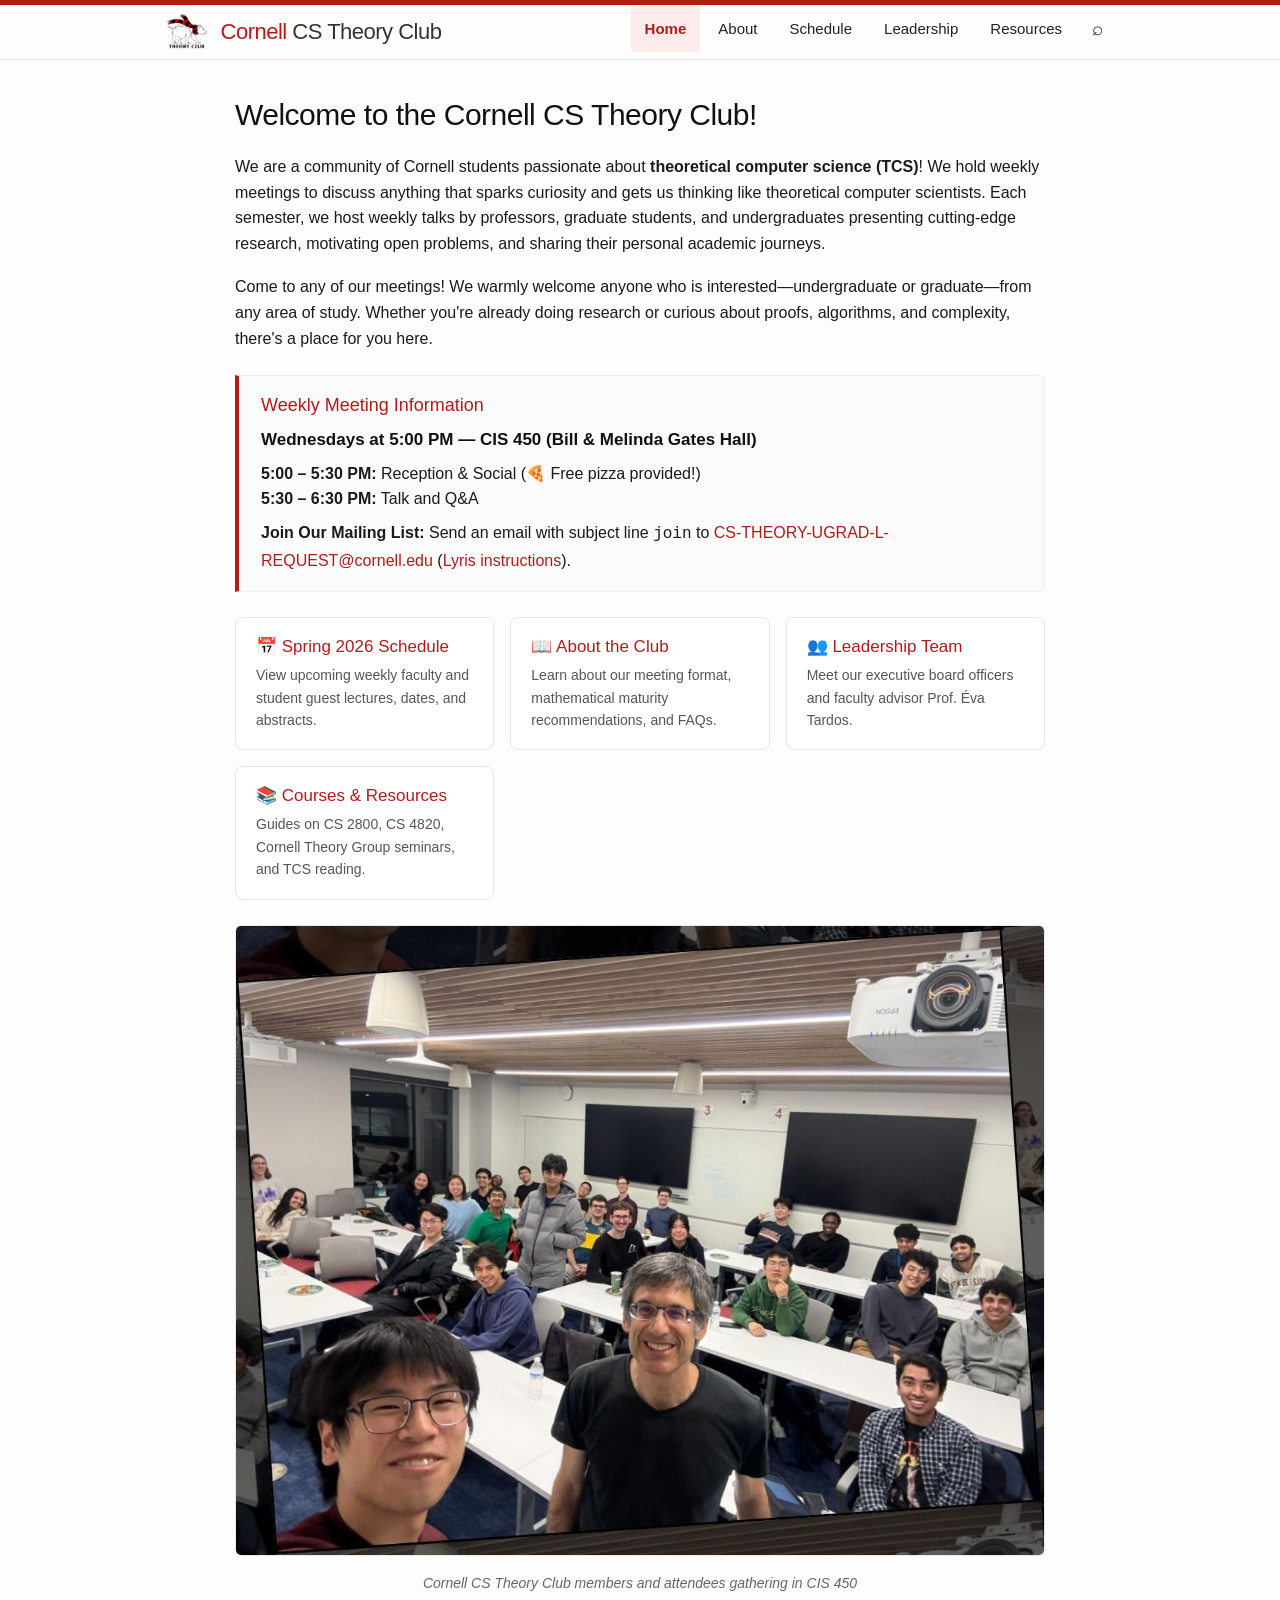
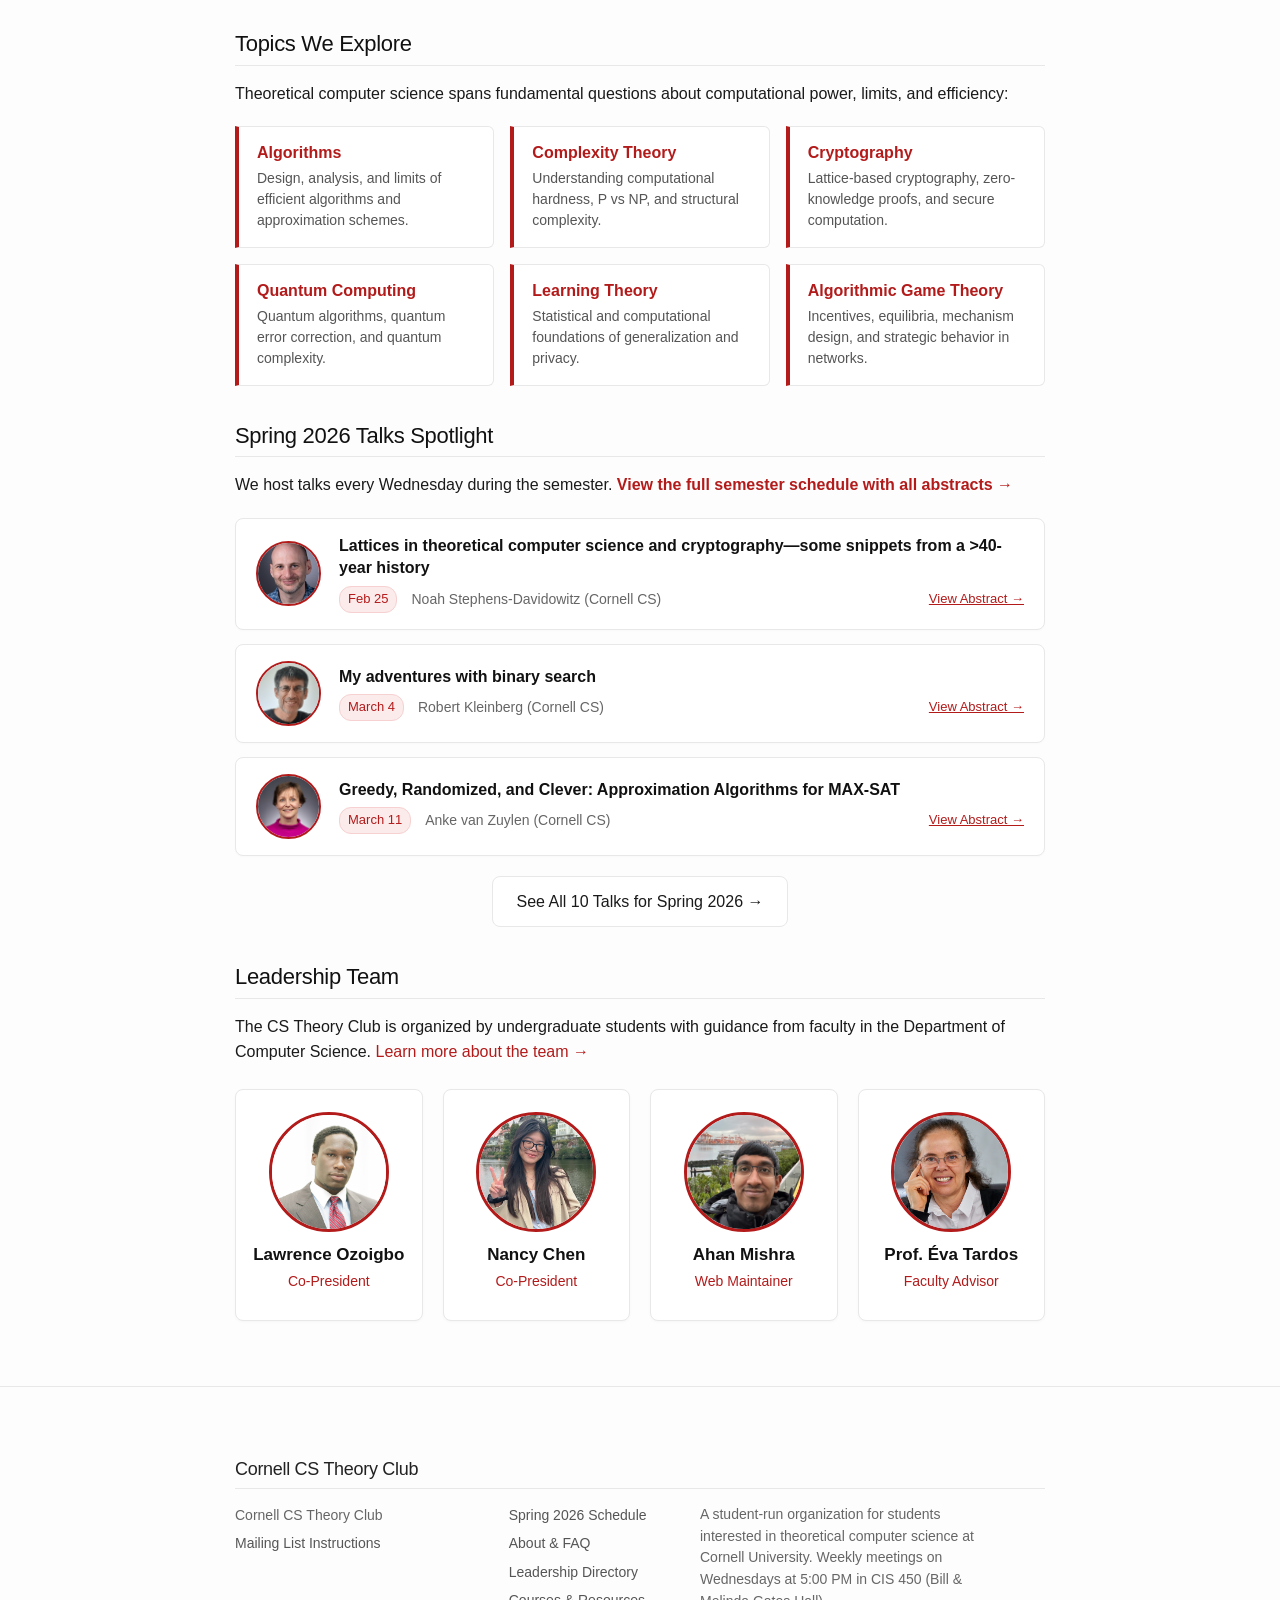
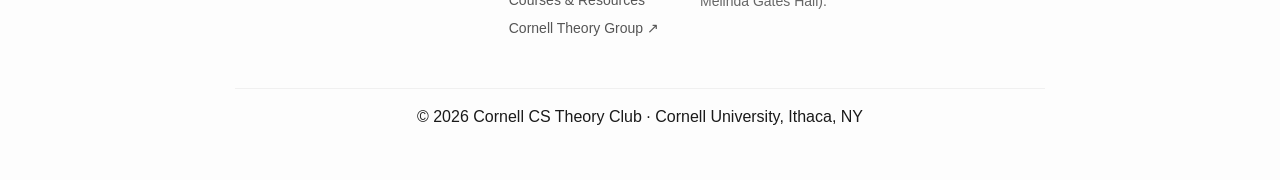
==== commit e59521f9: "remove contact" ====
--- a/index.html
+++ b/index.html
@@ -63,10 +63,6 @@
                     <a href="mailto:CS-THEORY-UGRAD-L-REQUEST@cornell.edu">CS-THEORY-UGRAD-L-REQUEST@cornell.edu</a> 
                     (<a href="https://it.cornell.edu/lyris/join-e-lists-lyris" target="_blank" rel="noopener">Lyris instructions</a>).
                 </p>
-                <p>
-                    <strong>Questions?</strong> Email us at 
-                    <a href="mailto:mn542@cornell.edu?subject=CS%20Theory%20Club%20Inquiry">mn542@cornell.edu</a>.
-                </p>
             </div>
 
             <!-- Quick Navigation Grid -->
@@ -265,7 +261,6 @@
                 <div class="footer-col footer-col-1">
                     <ul class="contact-list">
                         <li class="p-name">Cornell CS Theory Club</li>
-                        <li><a class="u-email" href="mailto:mn542@cornell.edu">mn542@cornell.edu</a></li>
                         <li><a href="https://it.cornell.edu/lyris/join-e-lists-lyris" target="_blank" rel="noopener">Mailing List Instructions</a></li>
                     </ul>
                 </div>
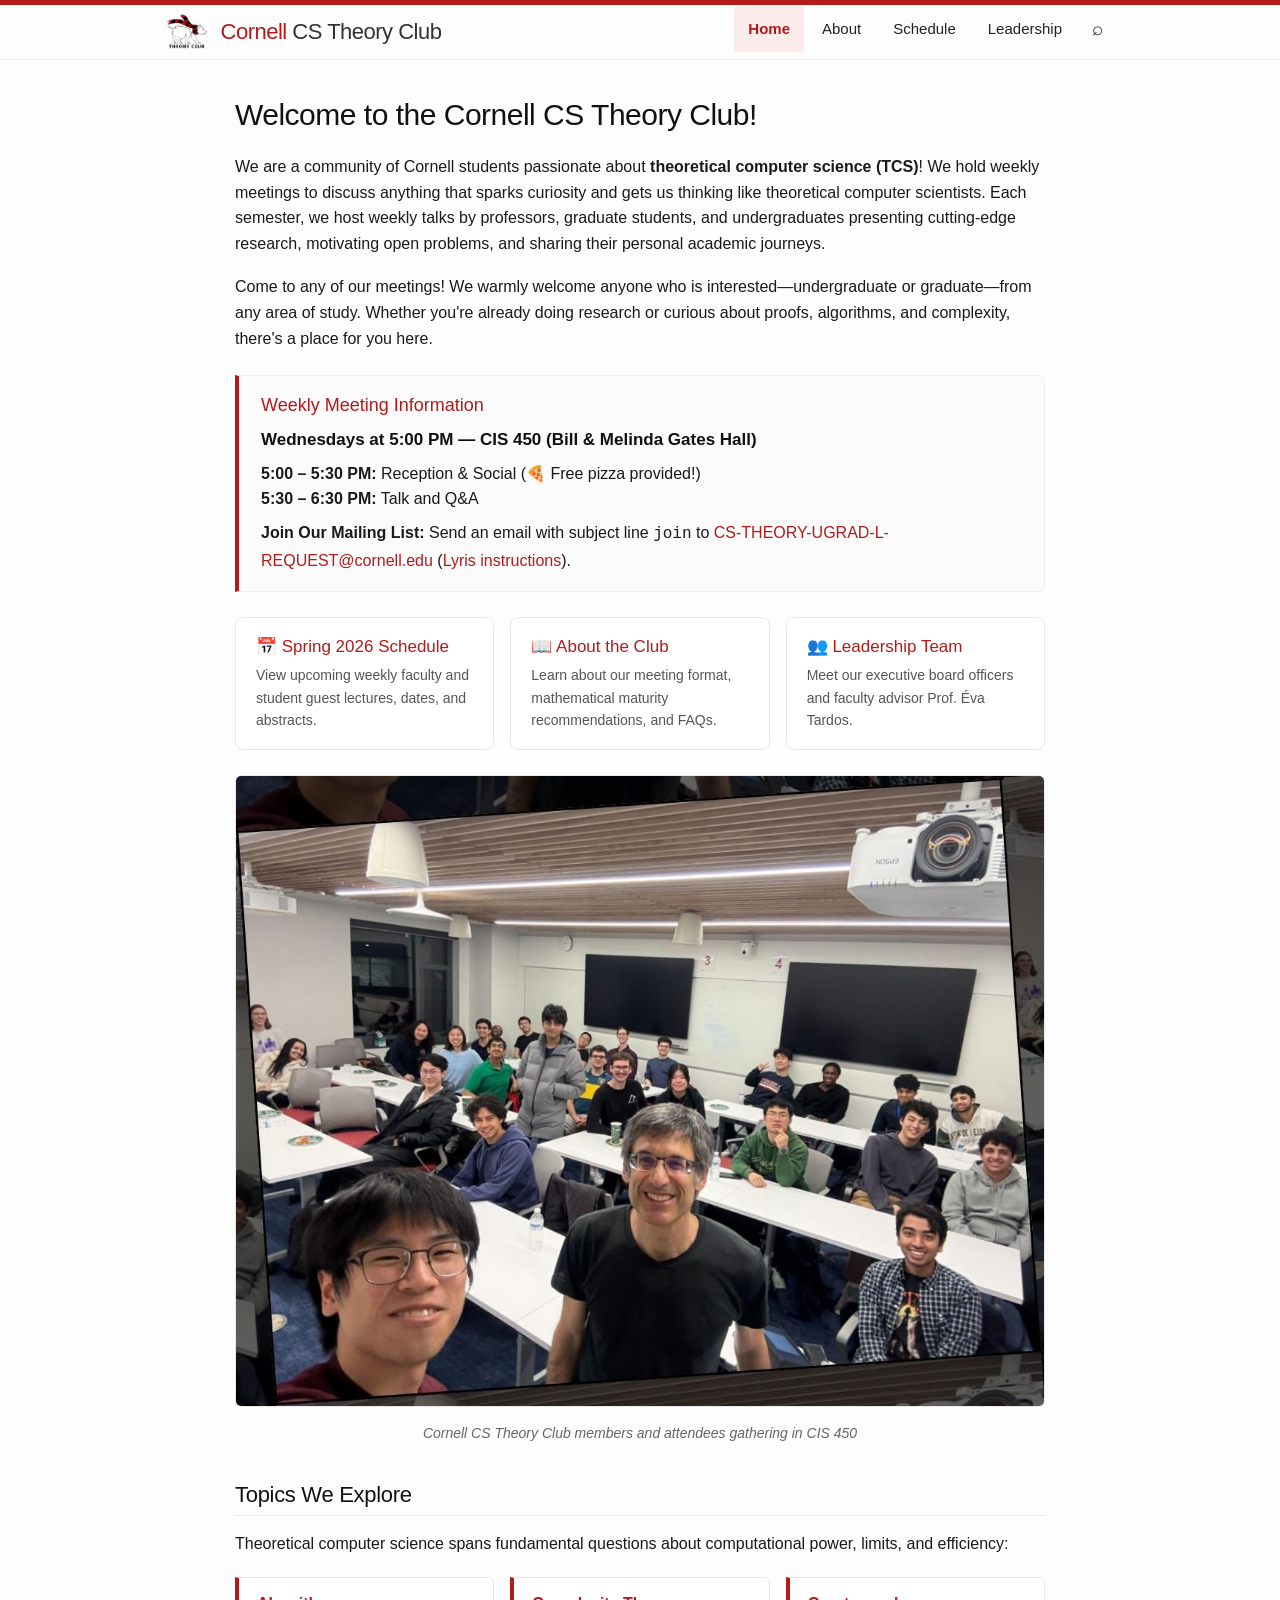
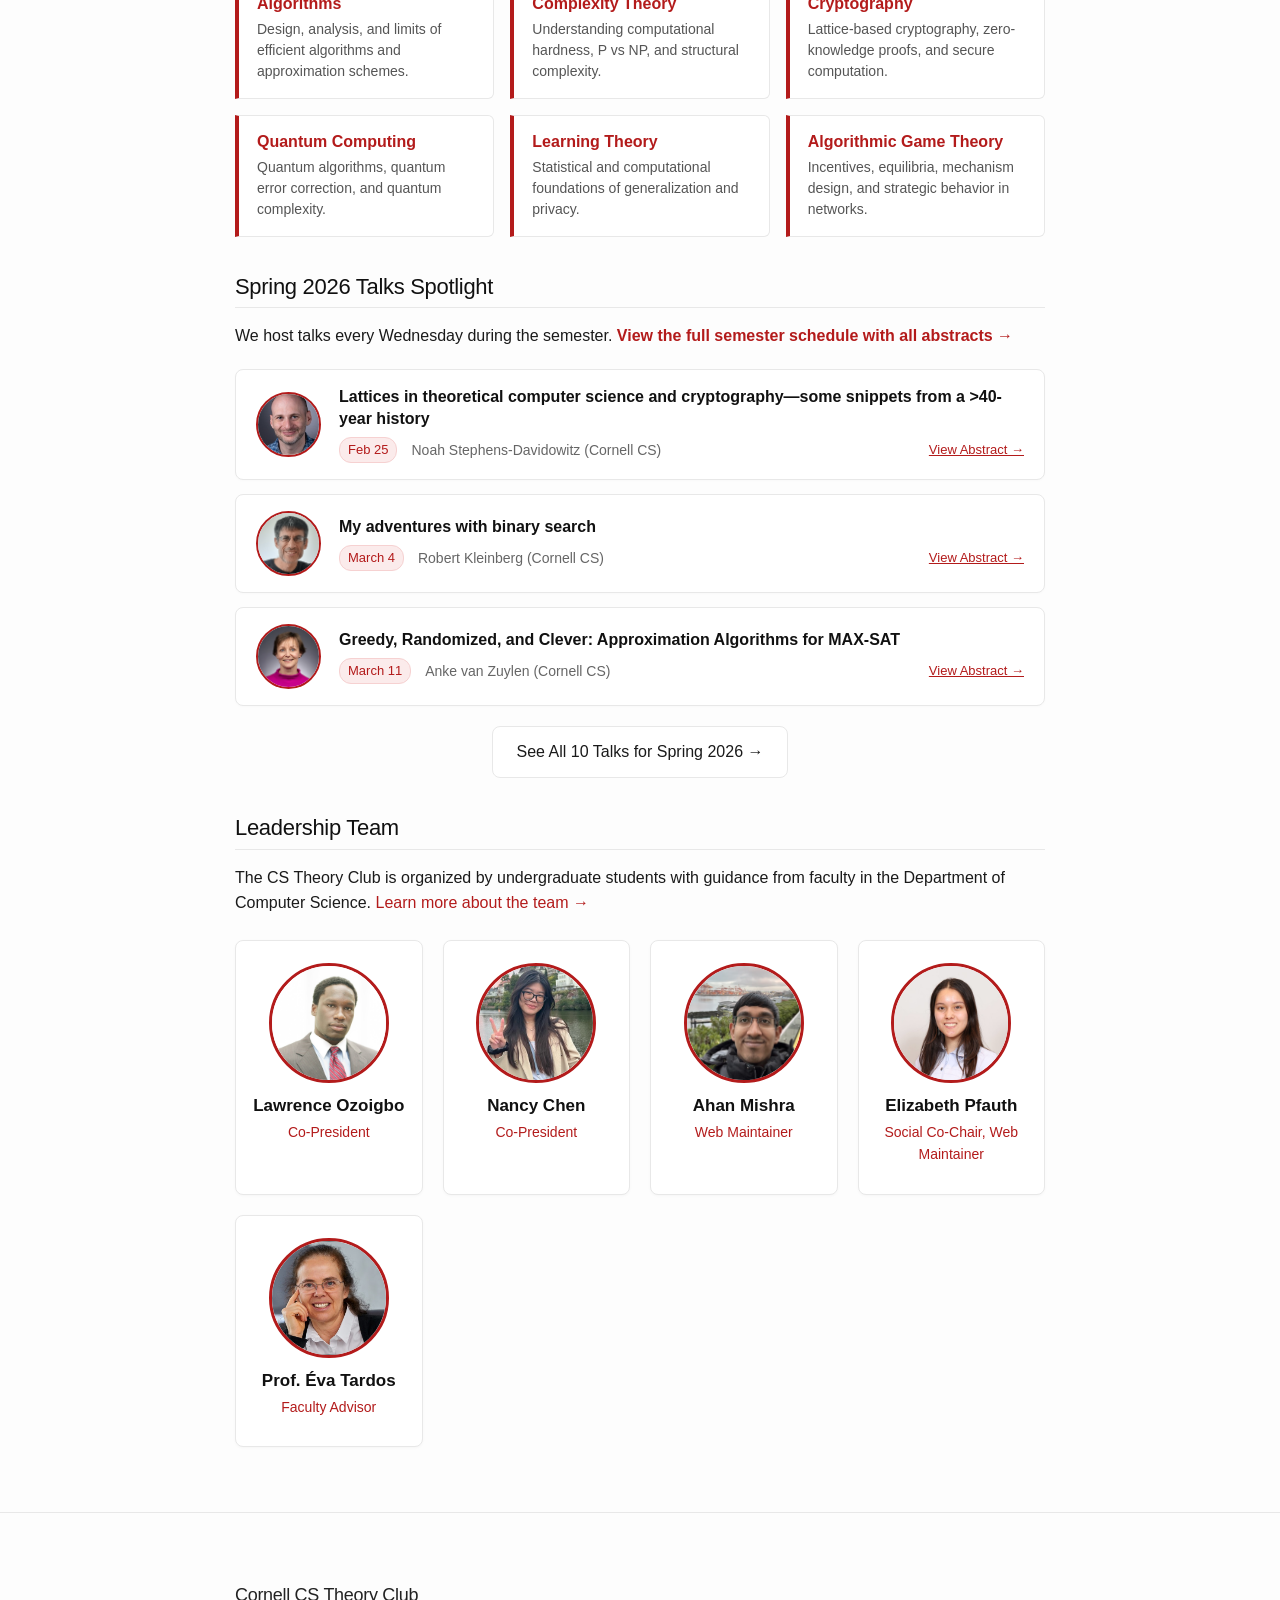
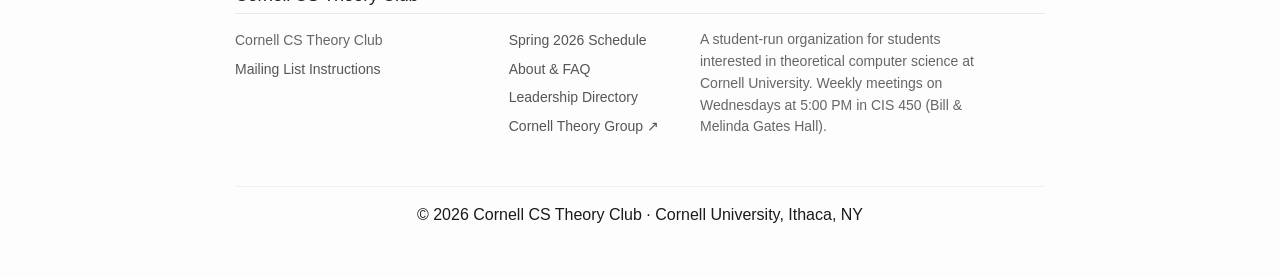
==== commit f9110706: "Edit pictures" ====
--- a/index.html
+++ b/index.html
@@ -25,7 +25,6 @@
                         <li><a href="about.html">About</a></li>
                         <li><a href="schedule.html">Schedule</a></li>
                         <li><a href="leadership.html">Leadership</a></li>
-                        <li><a href="resources.html">Resources</a></li>
                         <li><a href="schedule.html" title="Search talks" class="nav-search-btn">⌕</a></li>
                     </ul>
                 </div>
@@ -79,10 +78,6 @@
                     <h3>👥 Leadership Team</h3>
                     <p>Meet our executive board officers and faculty advisor Prof. Éva Tardos.</p>
                 </a>
-                <a href="resources.html" class="action-card">
-                    <h3>📚 Courses &amp; Resources</h3>
-                    <p>Guides on CS 2800, CS 4820, Cornell Theory Group seminars, and TCS reading.</p>
-                </a>
             </div>
 
             <!-- Club Photo -->
@@ -227,6 +222,13 @@
                     </div>
                     <h4>Ahan Mishra</h4>
                     <p class="role">Web Maintainer</p>
+                </div>
+                <div class="leadership-card">
+                    <div class="leadership-img-wrapper">
+                        <img src="leadership/elizabeth.jpg" alt="Elizabeth Pfauth" class="zoom-elizabeth">
+                    </div>
+                    <h4>Elizabeth Pfauth</h4>
+                    <p class="role">Social Co-Chair, Web Maintainer</p>
                 </div>
                 <div class="leadership-card">
                     <div class="leadership-img-wrapper">
@@ -269,7 +271,6 @@
                         <li><a href="schedule.html">Spring 2026 Schedule</a></li>
                         <li><a href="about.html">About &amp; FAQ</a></li>
                         <li><a href="leadership.html">Leadership Directory</a></li>
-                        <li><a href="resources.html">Courses &amp; Resources</a></li>
                         <li><a href="https://www.cs.cornell.edu/research/theory" target="_blank" rel="noopener">Cornell Theory Group ↗</a></li>
                     </ul>
                 </div>
--- a/assets/css/main.css
+++ b/assets/css/main.css
@@ -506,6 +506,10 @@
     transform-origin: center bottom;
 }
 
+.zoom-elizabeth {
+    object-position: center top;
+}
+
 .leadership-card h4 {
     color: #111111;
     font-size: 17px;
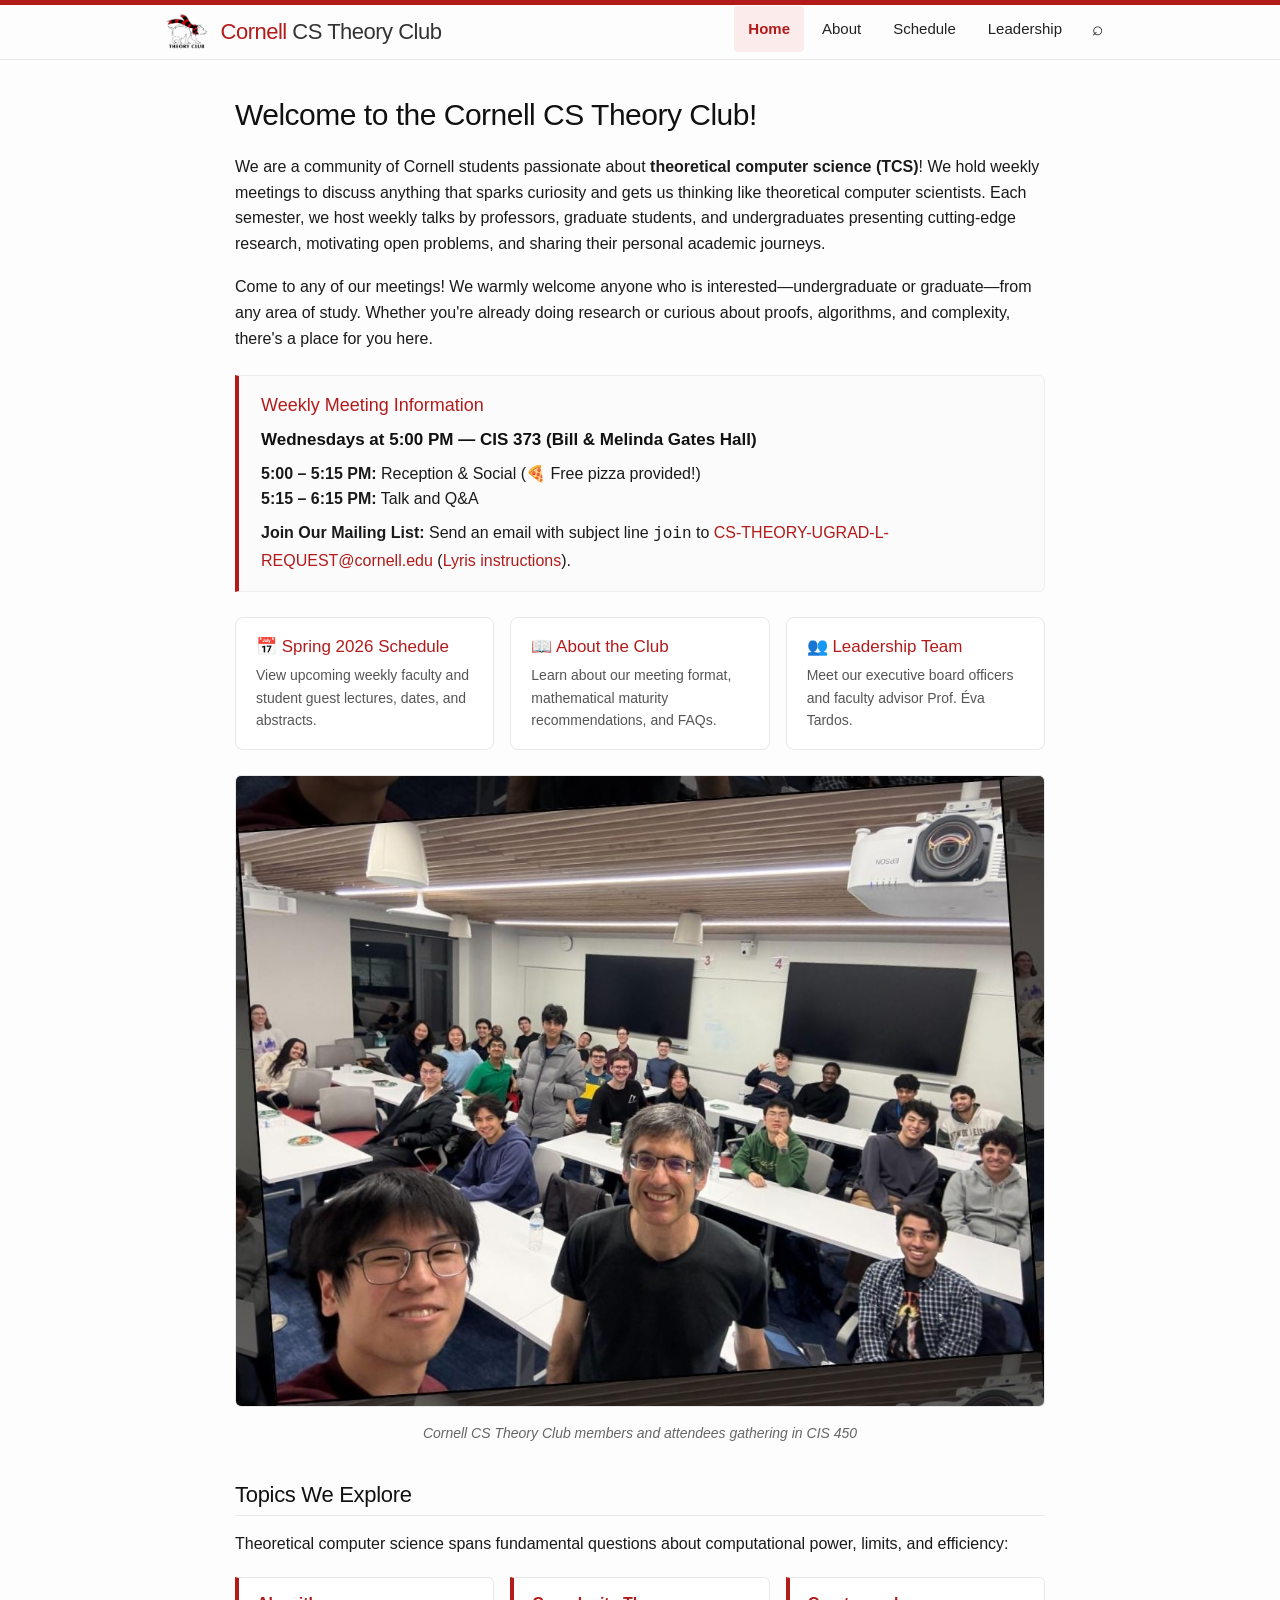
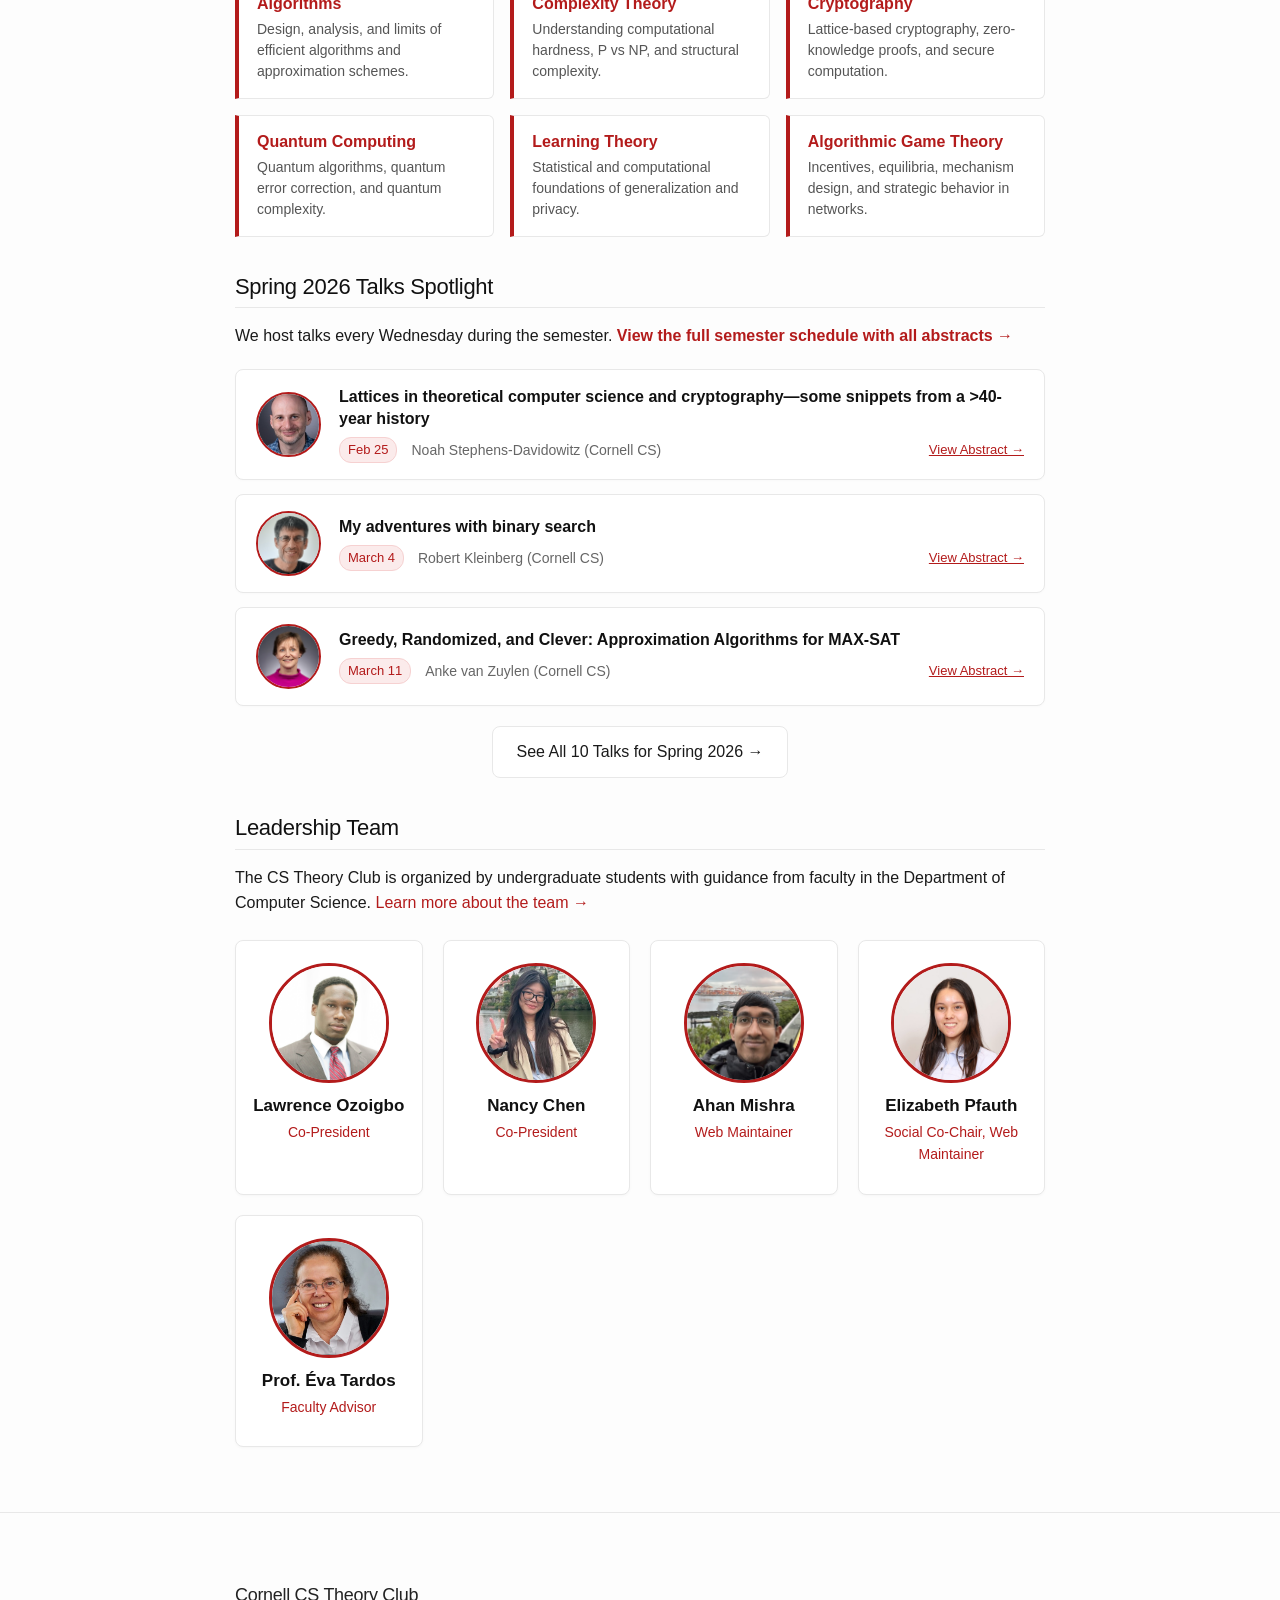
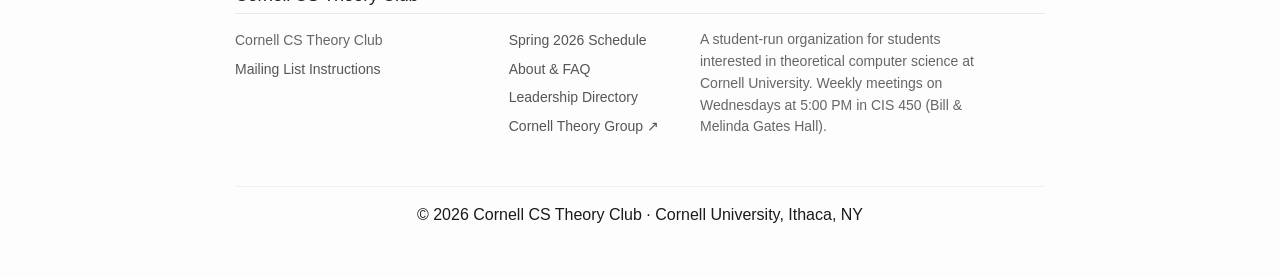
==== commit 83aa8ea3: "Updates for fa26" ====
--- a/index.html
+++ b/index.html
@@ -52,10 +52,10 @@
             <!-- Meeting Info Callout Box -->
             <div class="info-box" id="meeting-info">
                 <h3>Weekly Meeting Information</h3>
-                <p class="meeting-highlight">Wednesdays at 5:00 PM — CIS 450 (Bill &amp; Melinda Gates Hall)</p>
+                <p class="meeting-highlight">Wednesdays at 5:00 PM — CIS 373 (Bill &amp; Melinda Gates Hall)</p>
                 <p>
-                    <strong>5:00 – 5:30 PM:</strong> Reception &amp; Social (🍕 Free pizza provided!)<br>
-                    <strong>5:30 – 6:30 PM:</strong> Talk and Q&amp;A
+                    <strong>5:00 – 5:15 PM:</strong> Reception &amp; Social (🍕 Free pizza provided!)<br>
+                    <strong>5:15 – 6:15 PM:</strong> Talk and Q&amp;A
                 </p>
                 <p>
                     <strong>Join Our Mailing List:</strong> Send an email with subject line <code>join</code> to 
--- a/assets/css/main.css
+++ b/assets/css/main.css
@@ -232,7 +232,7 @@
     border-bottom: 1px solid #eeeeee;
 }
 
-.subnav-pills a {
+.subnav-pills a, button {
     display: inline-block;
     font-size: 13px;
     font-weight: 500;
@@ -245,7 +245,7 @@
     transition: all 0.15s ease;
 }
 
-.subnav-pills a:hover {
+.subnav-pills a:hover, button:hover {
     background: #b31b1b;
     color: #ffffff;
     border-color: #b31b1b;
@@ -818,3 +818,8 @@
         font-size: 14px;
     }
 }
+
+/* --- General / Utilities --- */
+.hidden {
+    display: none;
+}
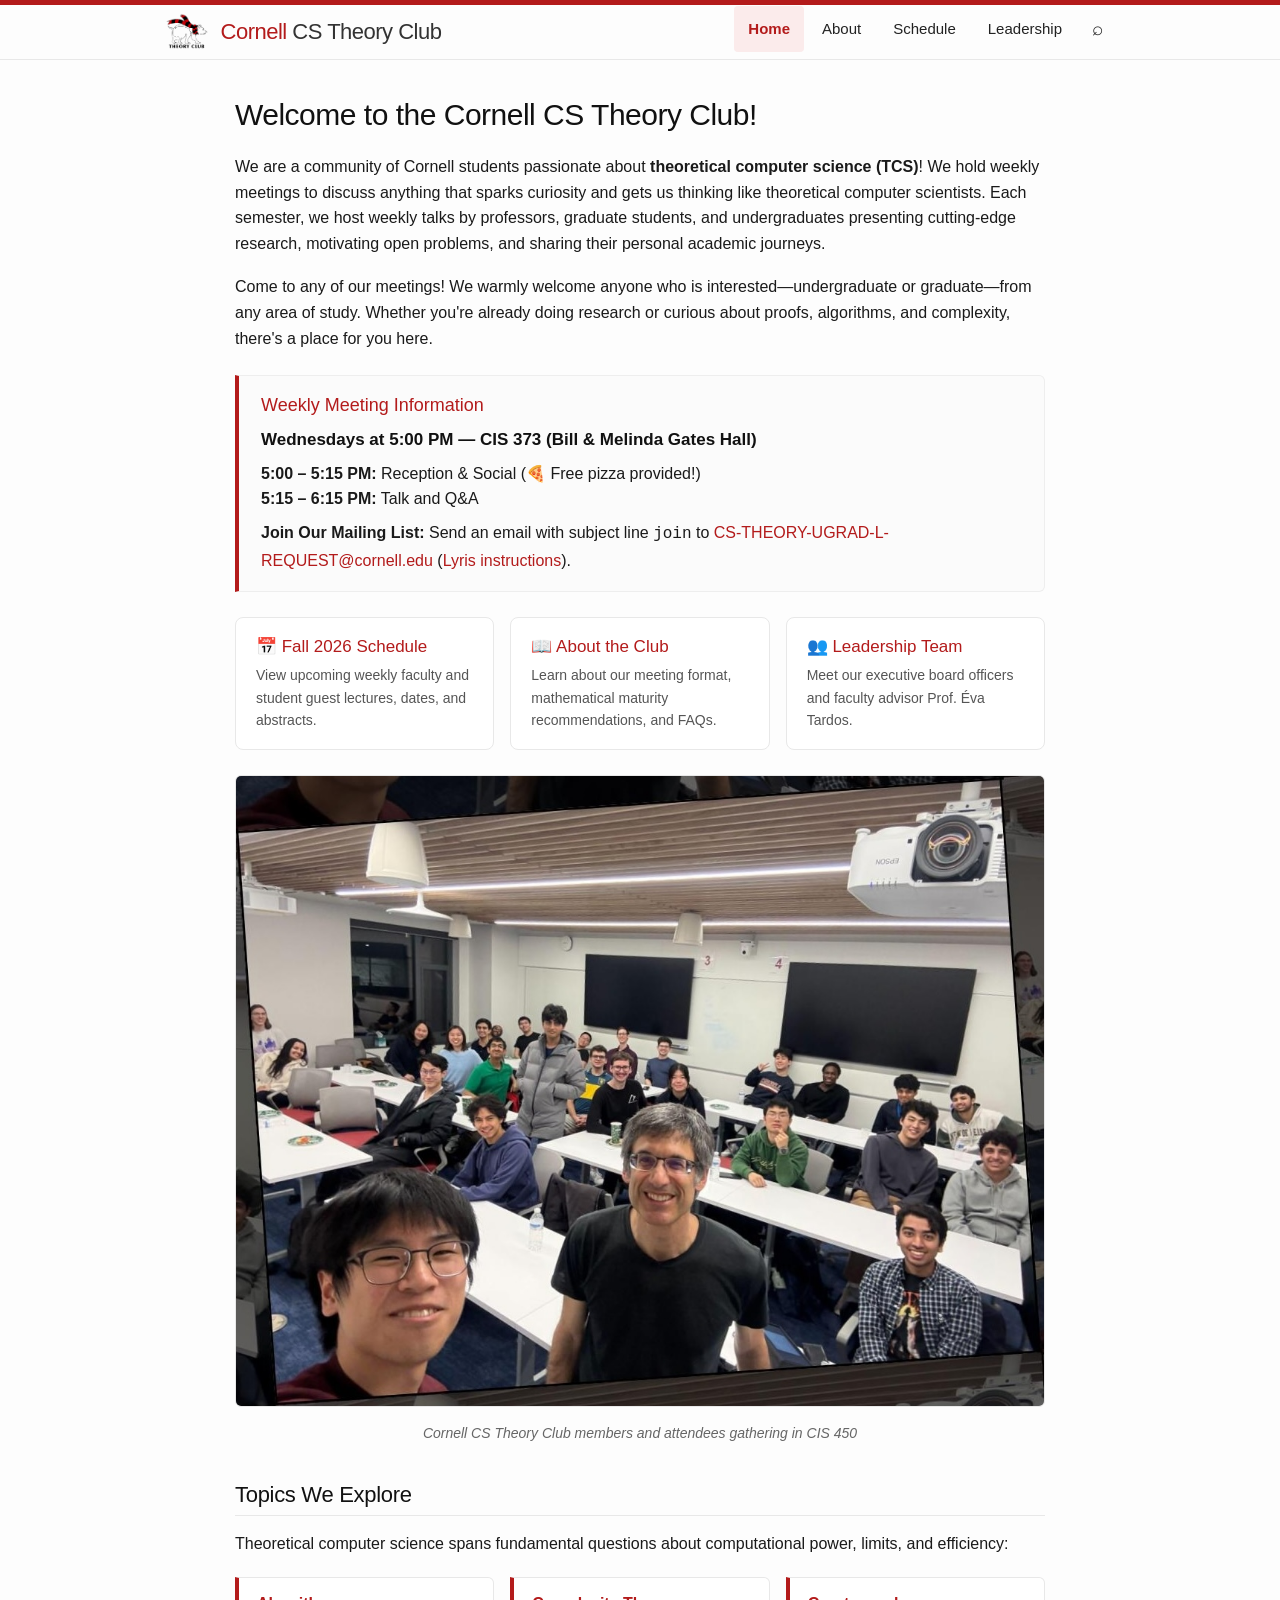
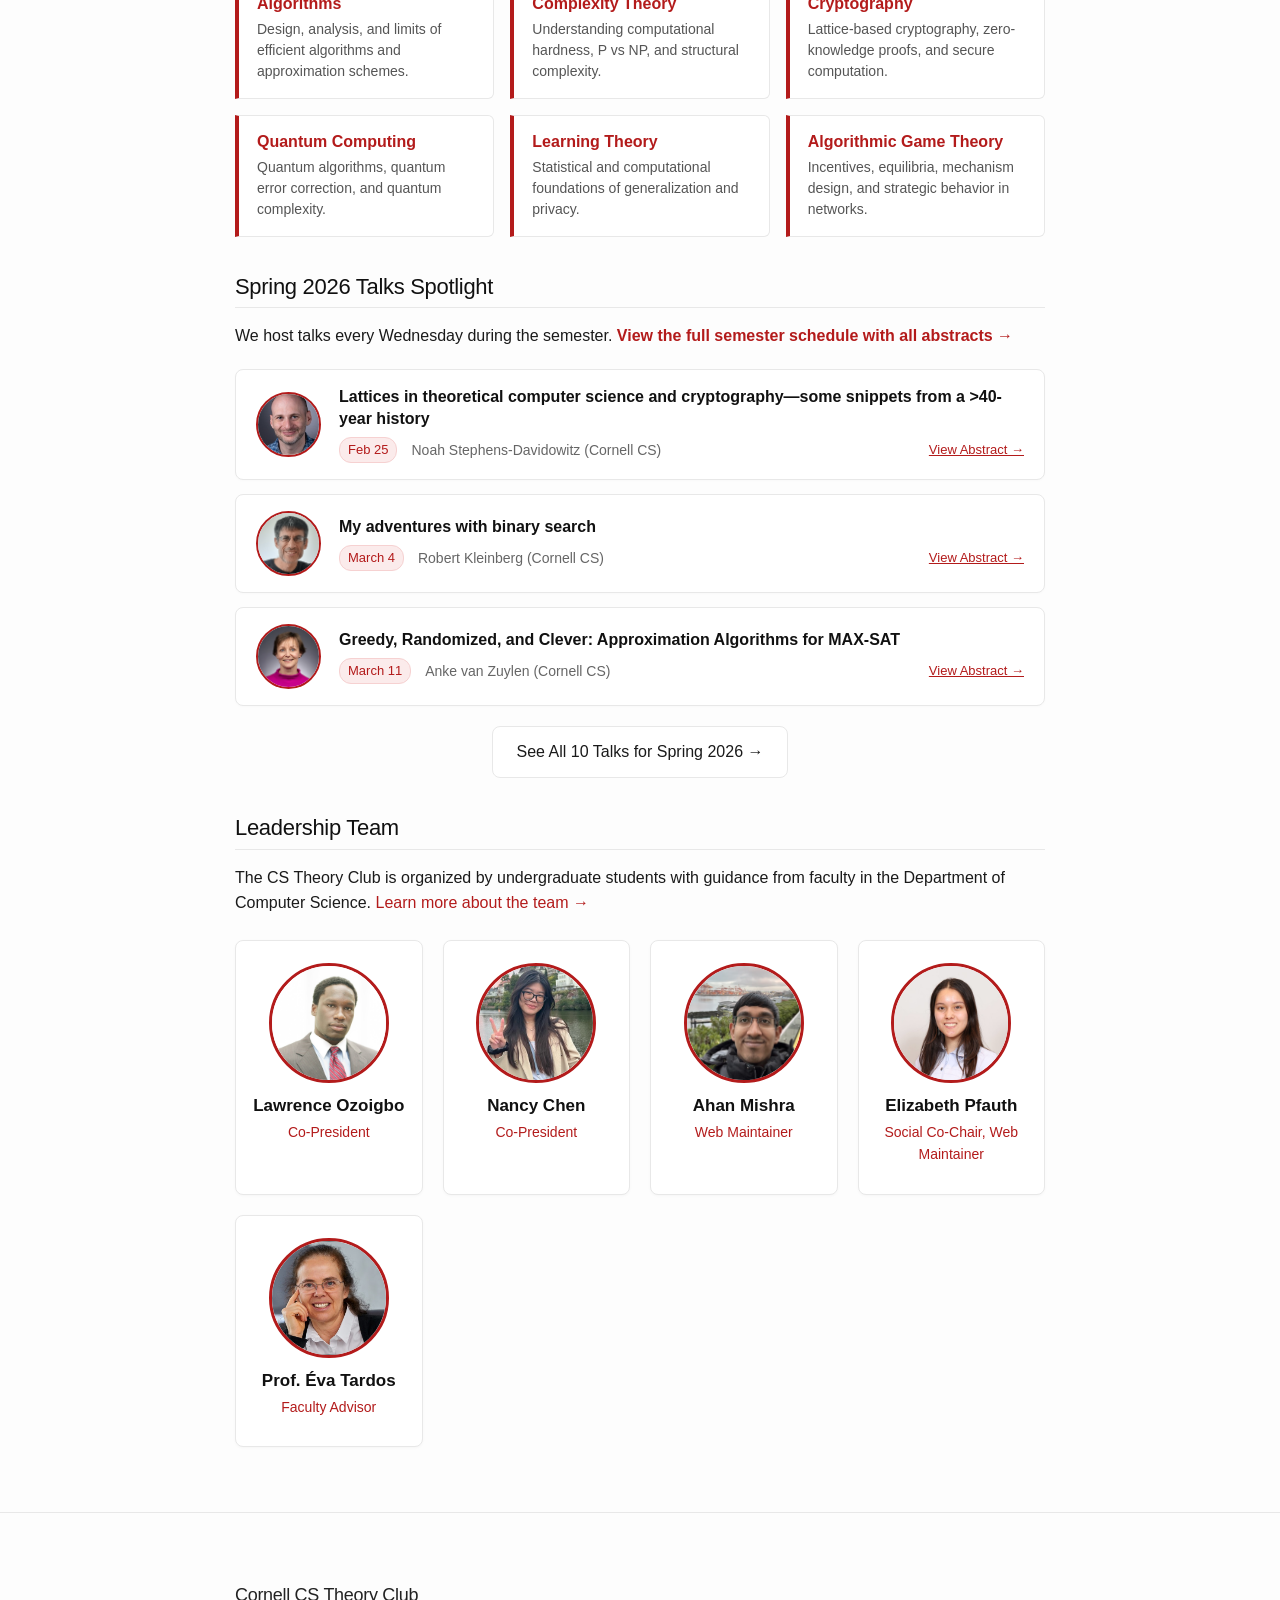
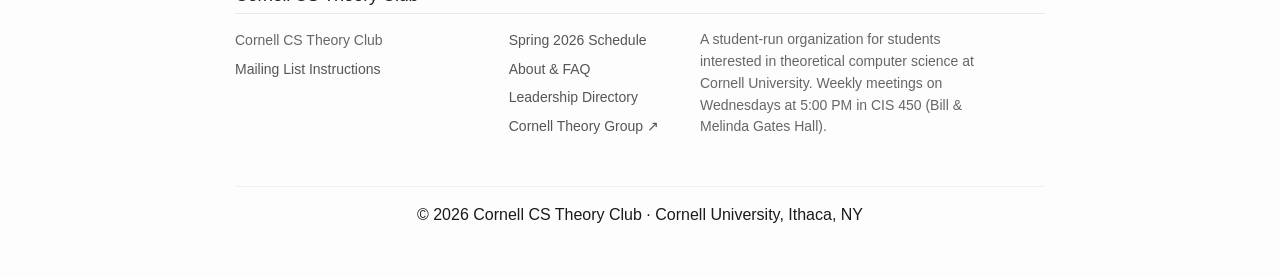
==== commit 3e96bdb2: "info updates" ====
--- a/index.html
+++ b/index.html
@@ -67,7 +67,7 @@
             <!-- Quick Navigation Grid -->
             <div class="action-grid">
                 <a href="schedule.html" class="action-card">
-                    <h3>📅 Spring 2026 Schedule</h3>
+                    <h3>📅 Fall 2026 Schedule</h3>
                     <p>View upcoming weekly faculty and student guest lectures, dates, and abstracts.</p>
                 </a>
                 <a href="about.html" class="action-card">
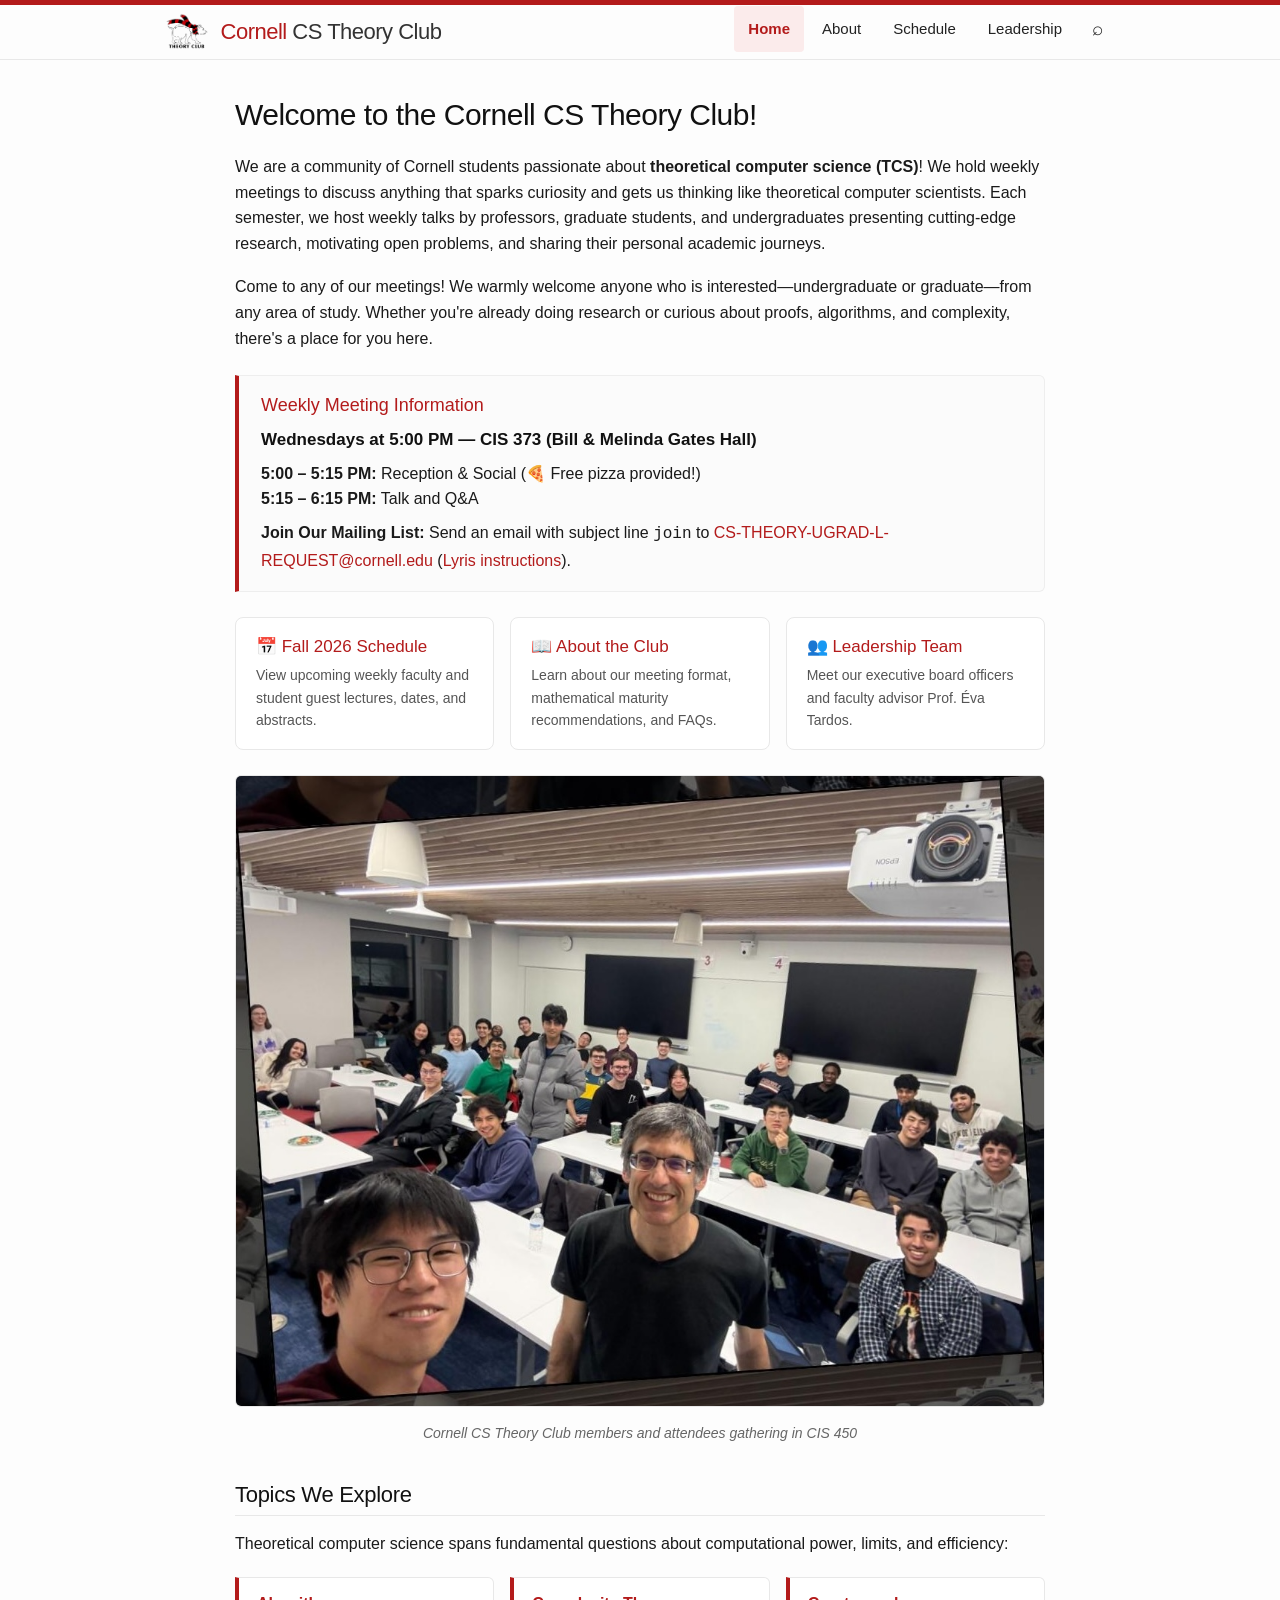
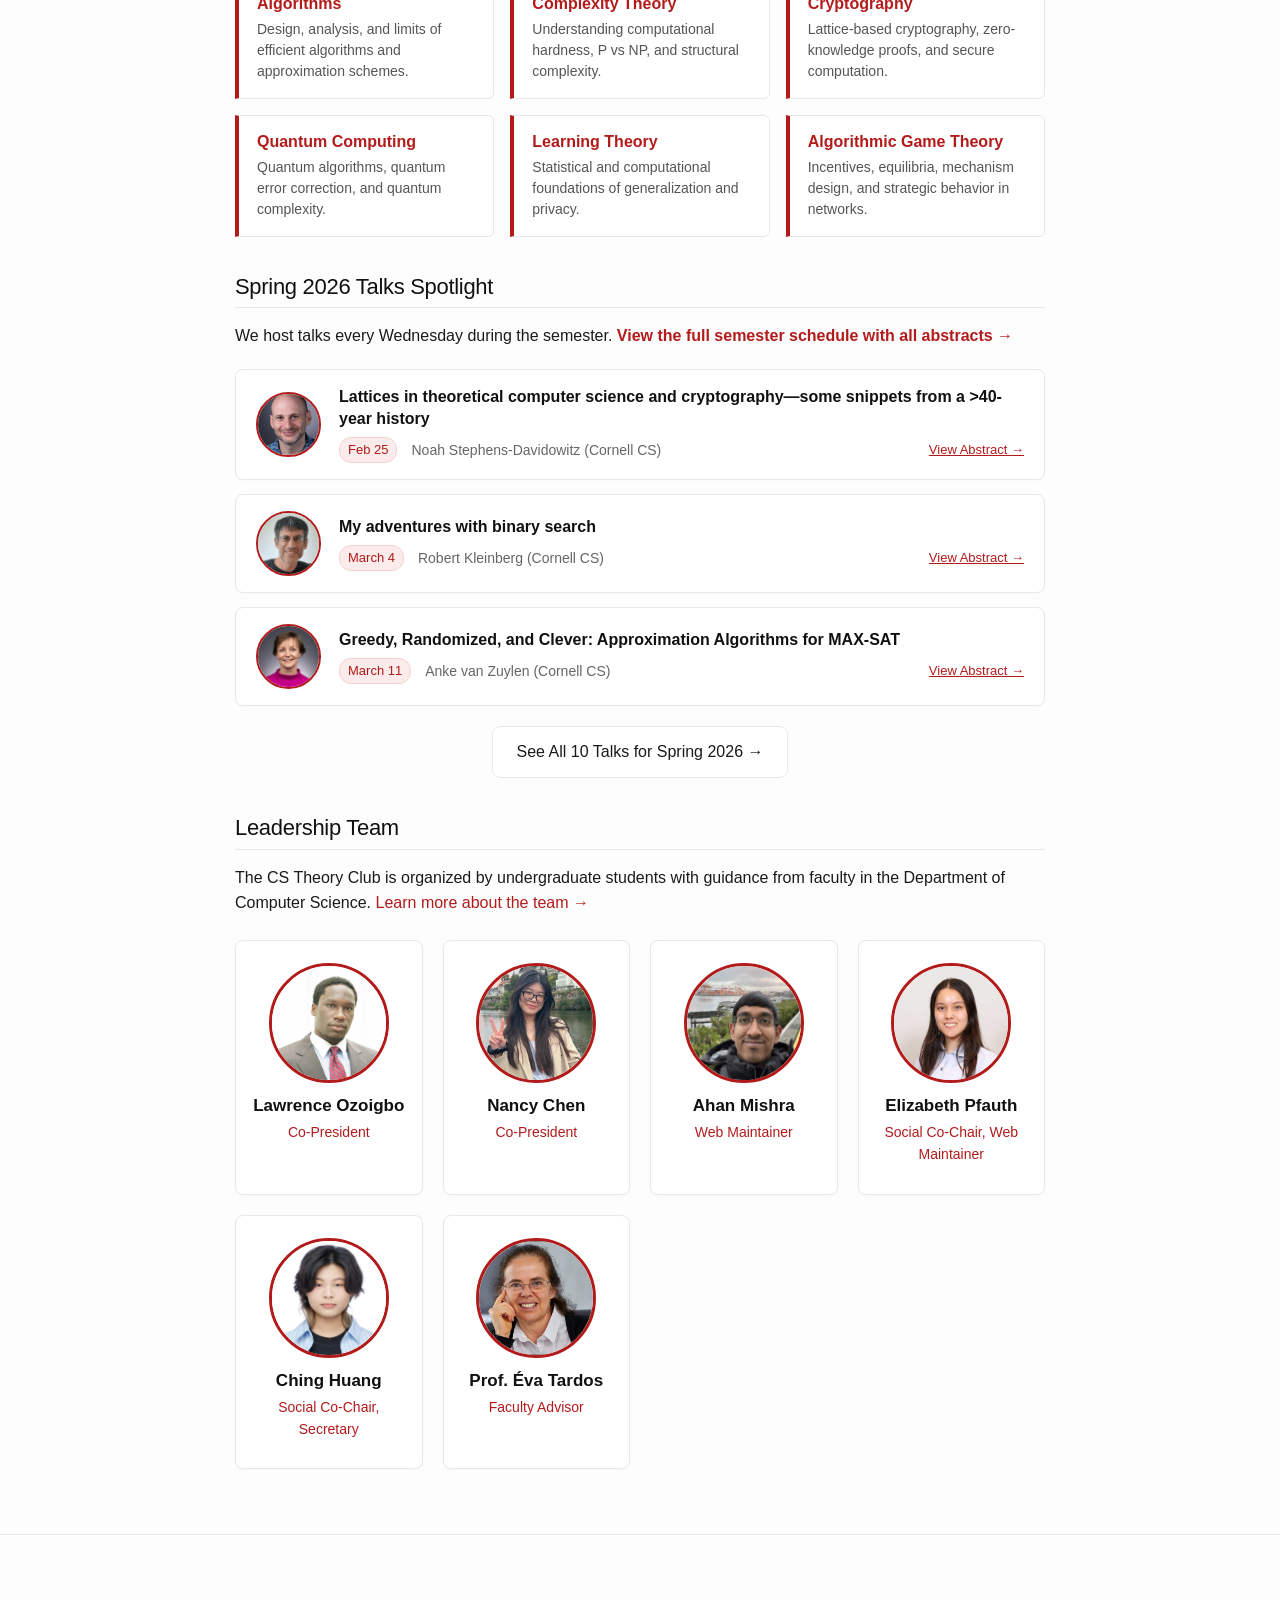
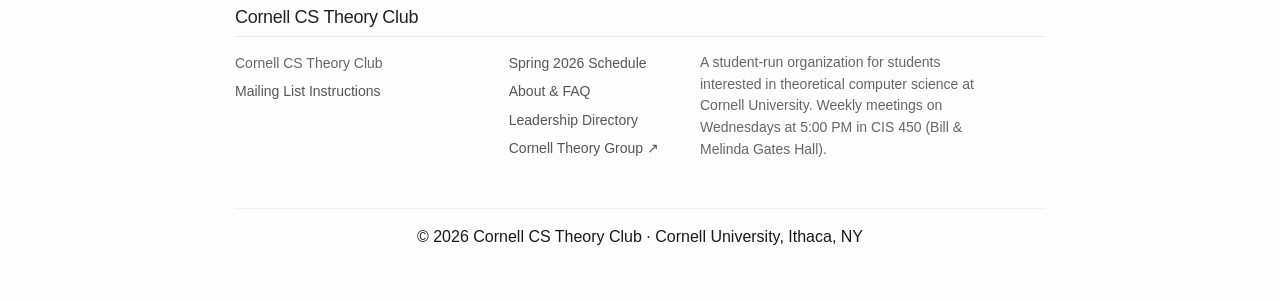
==== commit 65caa55a: "Updated home page leadership" ====
--- a/index.html
+++ b/index.html
@@ -232,6 +232,13 @@
                 </div>
                 <div class="leadership-card">
                     <div class="leadership-img-wrapper">
+                        <img src="leadership/ching.jpg" alt="Ching Huang">
+                    </div>
+                    <h4>Ching Huang</h4>
+                    <p class="role">Social Co-Chair, Secretary</p>
+                </div>
+                <div class="leadership-card">
+                    <div class="leadership-img-wrapper">
                         <img src="leadership/tardos.jpg" alt="Prof. Éva Tardos">
                     </div>
                     <h4>Prof. Éva Tardos</h4>
